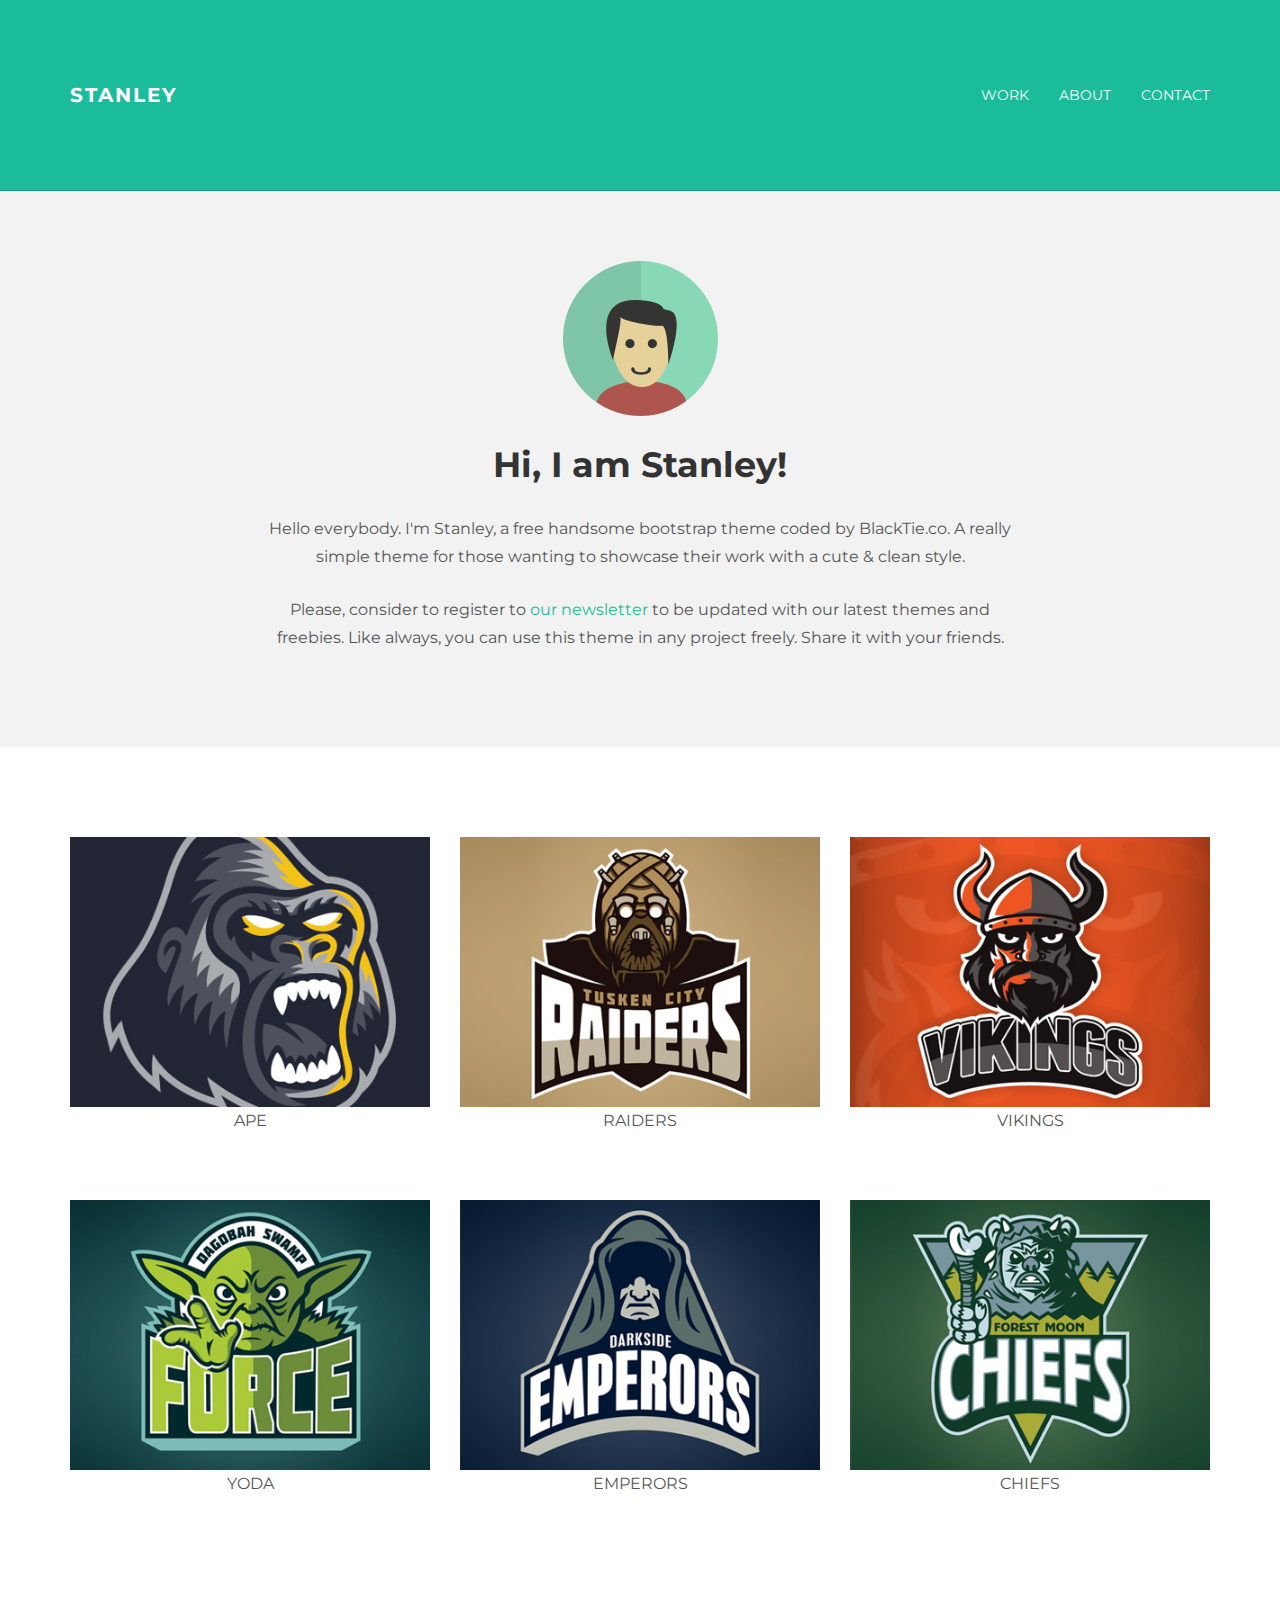
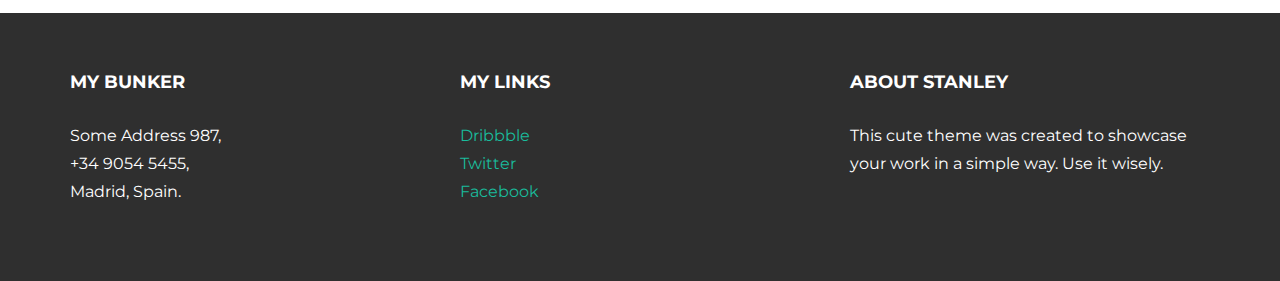
==== index.html @ e36523f8 "Initial commit" ====
<!DOCTYPE html>
<html lang="en">
  <head>
    <meta charset="utf-8" />
    <meta http-equiv="X-UA-Compatible" content="IE=edge" />
    <meta name="viewport" content="width=device-width, initial-scale=1.0" />
    <meta name="description" content="" />
    <meta name="author" content="" />
    <link rel="shortcut icon" href="../../docs-assets/ico/favicon.png" />

    <title>STANLEY - Free Bootstrap Theme</title>

    <!-- Bootstrap core CSS -->
    <link href="assets/css/bootstrap.css" rel="stylesheet" />

    <!-- Custom styles for this template -->
    <link href="assets/css/main.css" rel="stylesheet" />

    <script src="https://code.jquery.com/jquery-1.10.2.min.js"></script>
    <script src="assets/js/hover.zoom.js"></script>
    <script src="assets/js/hover.zoom.conf.js"></script>

    <!-- HTML5 shim and Respond.js IE8 support of HTML5 elements and media queries -->
    <!--[if lt IE 9]>
      <script src="https://oss.maxcdn.com/libs/html5shiv/3.7.0/html5shiv.js"></script>
      <script src="https://oss.maxcdn.com/libs/respond.js/1.3.0/respond.min.js"></script>
    <![endif]-->
  </head>

  <body>
    <!-- Static navbar -->
    <div class="navbar navbar-inverse navbar-static-top">
      <div class="container">
        <div class="navbar-header">
          <button
            type="button"
            class="navbar-toggle"
            data-toggle="collapse"
            data-target=".navbar-collapse"
          >
            <span class="icon-bar"></span>
            <span class="icon-bar"></span>
            <span class="icon-bar"></span>
          </button>
          <a class="navbar-brand" href="index.html">STANLEY</a>
        </div>
        <div class="navbar-collapse collapse">
          <ul class="nav navbar-nav navbar-right">
            <li><a href="work.html">Work</a></li>
            <li><a href="about.html">About</a></li>
            <li><a href="contact.html">Contact</a></li>
          </ul>
        </div>
        <!--/.nav-collapse -->
      </div>
    </div>

    <!-- +++++ Welcome Section +++++ -->
    <div id="ww">
      <div class="container">
        <div class="row">
          <div class="col-lg-8 col-lg-offset-2 centered">
            <img src="assets/img/user.png" alt="Stanley" />
            <h1>Hi, I am Stanley!</h1>
            <p>
              Hello everybody. I'm Stanley, a free handsome bootstrap theme
              coded by BlackTie.co. A really simple theme for those wanting to
              showcase their work with a cute & clean style.
            </p>
            <p>
              Please, consider to register to
              <a href="http://eepurl.com/IcgkX">our newsletter</a> to be updated
              with our latest themes and freebies. Like always, you can use this
              theme in any project freely. Share it with your friends.
            </p>
          </div>
          <!-- /col-lg-8 -->
        </div>
        <!-- /row -->
      </div>
      <!-- /container -->
    </div>
    <!-- /ww -->

    <!-- +++++ Projects Section +++++ -->

    <div class="container pt">
      <div class="row mt centered">
        <div class="col-lg-4">
          <a class="zoom green" href="work01.html"
            ><img
              class="img-responsive"
              src="assets/img/portfolio/port01.jpg"
              alt=""
          /></a>
          <p>APE</p>
        </div>
        <div class="col-lg-4">
          <a class="zoom green" href="work01.html"
            ><img
              class="img-responsive"
              src="assets/img/portfolio/port02.jpg"
              alt=""
          /></a>
          <p>RAIDERS</p>
        </div>
        <div class="col-lg-4">
          <a class="zoom green" href="work01.html"
            ><img
              class="img-responsive"
              src="assets/img/portfolio/port03.jpg"
              alt=""
          /></a>
          <p>VIKINGS</p>
        </div>
      </div>
      <!-- /row -->
      <div class="row mt centered">
        <div class="col-lg-4">
          <a class="zoom green" href="work01.html"
            ><img
              class="img-responsive"
              src="assets/img/portfolio/port04.jpg"
              alt=""
          /></a>
          <p>YODA</p>
        </div>
        <div class="col-lg-4">
          <a class="zoom green" href="work01.html"
            ><img
              class="img-responsive"
              src="assets/img/portfolio/port05.jpg"
              alt=""
          /></a>
          <p>EMPERORS</p>
        </div>
        <div class="col-lg-4">
          <a class="zoom green" href="work01.html"
            ><img
              class="img-responsive"
              src="assets/img/portfolio/port06.jpg"
              alt=""
          /></a>
          <p>CHIEFS</p>
        </div>
      </div>
      <!-- /row -->
    </div>
    <!-- /container -->

    <!-- +++++ Footer Section +++++ -->

    <div id="footer">
      <div class="container">
        <div class="row">
          <div class="col-lg-4">
            <h4>My Bunker</h4>
            <p>
              Some Address 987,<br />
              +34 9054 5455, <br />
              Madrid, Spain.
            </p>
          </div>
          <!-- /col-lg-4 -->

          <div class="col-lg-4">
            <h4>My Links</h4>
            <p>
              <a href="#">Dribbble</a><br />
              <a href="#">Twitter</a><br />
              <a href="#">Facebook</a>
            </p>
          </div>
          <!-- /col-lg-4 -->

          <div class="col-lg-4">
            <h4>About Stanley</h4>
            <p>
              This cute theme was created to showcase your work in a simple way.
              Use it wisely.
            </p>
          </div>
          <!-- /col-lg-4 -->
        </div>
      </div>
    </div>

    <!-- Bootstrap core JavaScript
    ================================================== -->
    <!-- Placed at the end of the document so the pages load faster -->
    <script src="assets/js/bootstrap.min.js"></script>
  </body>
</html>
---- assets/css/main.css ----
/*
 * Author: Carlos Alvarez
 * URL: http://alvarez.is
 *
 * Project Name: STANLEY - Free Bootstrap 3 Theme
 * Version: 1.0
 * URL: http://blacktie.co
 */

@import url(http://fonts.googleapis.com/css?family=Montserrat:400,700);

body {
  	background-color: #ffffff;
  	font-family: 'Montserrat', sans-serif;
    font-weight: 400;
    font-size: 14px;
    color: #555;

    -webkit-font-smoothing: antialiased;
    -webkit-overflow-scrolling: touch;
}

/* Titles */
h1, h2, h3, h4, h5, h6 {
	font-family: 'Montserrat', sans-serif;
    font-weight: 700;
    color: #333;
}

h1 {
	font-size: 35px;
	margin-top: 30px;
	margin-bottom: 30px;
}



/* Paragraph & Typographic */
p {
    line-height: 28px;
    margin-bottom: 25px;
    font-size: 16px;
}

.centered {
    text-align: center;
}

/* Links */
a {
    color: #1abc9c;
    word-wrap: break-word;

    -webkit-transition: color 0.1s ease-in, background 0.1s ease-in;
    -moz-transition: color 0.1s ease-in, background 0.1s ease-in;
    -ms-transition: color 0.1s ease-in, background 0.1s ease-in;
    -o-transition: color 0.1s ease-in, background 0.1s ease-in;
    transition: color 0.1s ease-in, background 0.1s ease-in;
}

a:hover,
a:focus {
    color: #7b7b7b;
    text-decoration: none;
    outline: 0;
}

a:before,
a:after {
    -webkit-transition: color 0.1s ease-in, background 0.1s ease-in;
    -moz-transition: color 0.1s ease-in, background 0.1s ease-in;
    -ms-transition: color 0.1s ease-in, background 0.1s ease-in;
    -o-transition: color 0.1s ease-in, background 0.1s ease-in;
    transition: color 0.1s ease-in, background 0.1s ease-in;
}

 hr {
    display: block;
    height: 1px;
    border: 0;
    border-top: 1px solid #ccc;
    margin: 1em 0;
    padding: 0;
}


.navbar {
	text-transform: uppercase;
	margin-bottom: 0px;
}

.navbar-inverse {
	padding-bottom: 70px;
	padding-top: 70px;
}

.navbar-inverse {
	background-color: #1abc9c;
	border-color: #16a085;
}

.navbar-inverse .navbar-nav > li > a {
	color: white;
}

.navbar-inverse .navbar-nav > li > a:hover {
	color: #222222;
}

.navbar-brand {
	font-weight: 700;
	font-size: 20px;
	letter-spacing: 2px;
}

.navbar-inverse .navbar-brand {
	color: white;
}

.navbar-inverse .navbar-toggle {
	border-color: transparent;
}

.progress-bar-theme {
  background-color: #1abc9c;
}


/* Helpers */

.mt {
	margin-top: 40px;
	margin-bottom: 40px;
}

.pt {
	padding-top: 50px;
	padding-bottom: 50px;
}


/* +++++ WRAP SECTIONS +++++ */

#ww {
	padding-top: 70px;
	padding-bottom: 70px;
	background-color: #f2f2f2;
}


#footer {
	background-color: #2f2f2f;
	padding-top: 50px;
	padding-bottom: 50px; 
}

#footer p {
	color: white;
}

#footer h4 {
	color: white;
	text-transform: uppercase;
	padding-bottom: 20px;
}


/* +++++ Color Wraps / Blog Page +++++ */

#grey {
	padding-top: 60px;
	padding-bottom: 60px;
	background-color: #f2f2f2;
}

#white {
	padding-top: 60px;
	padding-bottom: 60px;
	background-color: #ffffff;
}



/* Blog Date*/
bd {
	font-size: 12px;
	text-transform: uppercase;
	color: #d2d2d2;
	font-weight: 700;
}

/* Blog Author*/
ba {
	font-size: 12px;
	text-transform: uppercase;
}

/* Blog Quote */
.bq {
	font-size: 22px;
	padding-top: 30px;
}

/* Blog Tags */
bt {
	font-size: 12px;
}

/* ================== PORTFOLIO IMAGES HOVER EFFECT ================== */
/* Effects also are controled by hover.zoom.js */
.zoom { 
    display:block; 
    position:relative; 
    overflow:hidden; 
    background:transparent url(../img/loader.gif) no-repeat center;
}


    .zoomOverlay {
        position:absolute;
        top:0; left:0;
        bottom:0; right:0;
        display:none;
        background-image:url(../img/zoom.png);
        background-repeat:no-repeat;
        background-position:center;
    }

.zoom2 {
	opacity: 1;
}

.zoom2:hover {
	opacity: 0.5;
}

/* glyphicon Configuration */

.glyphicon {
	font-size: 40px;
	color: #1abc9c;
}
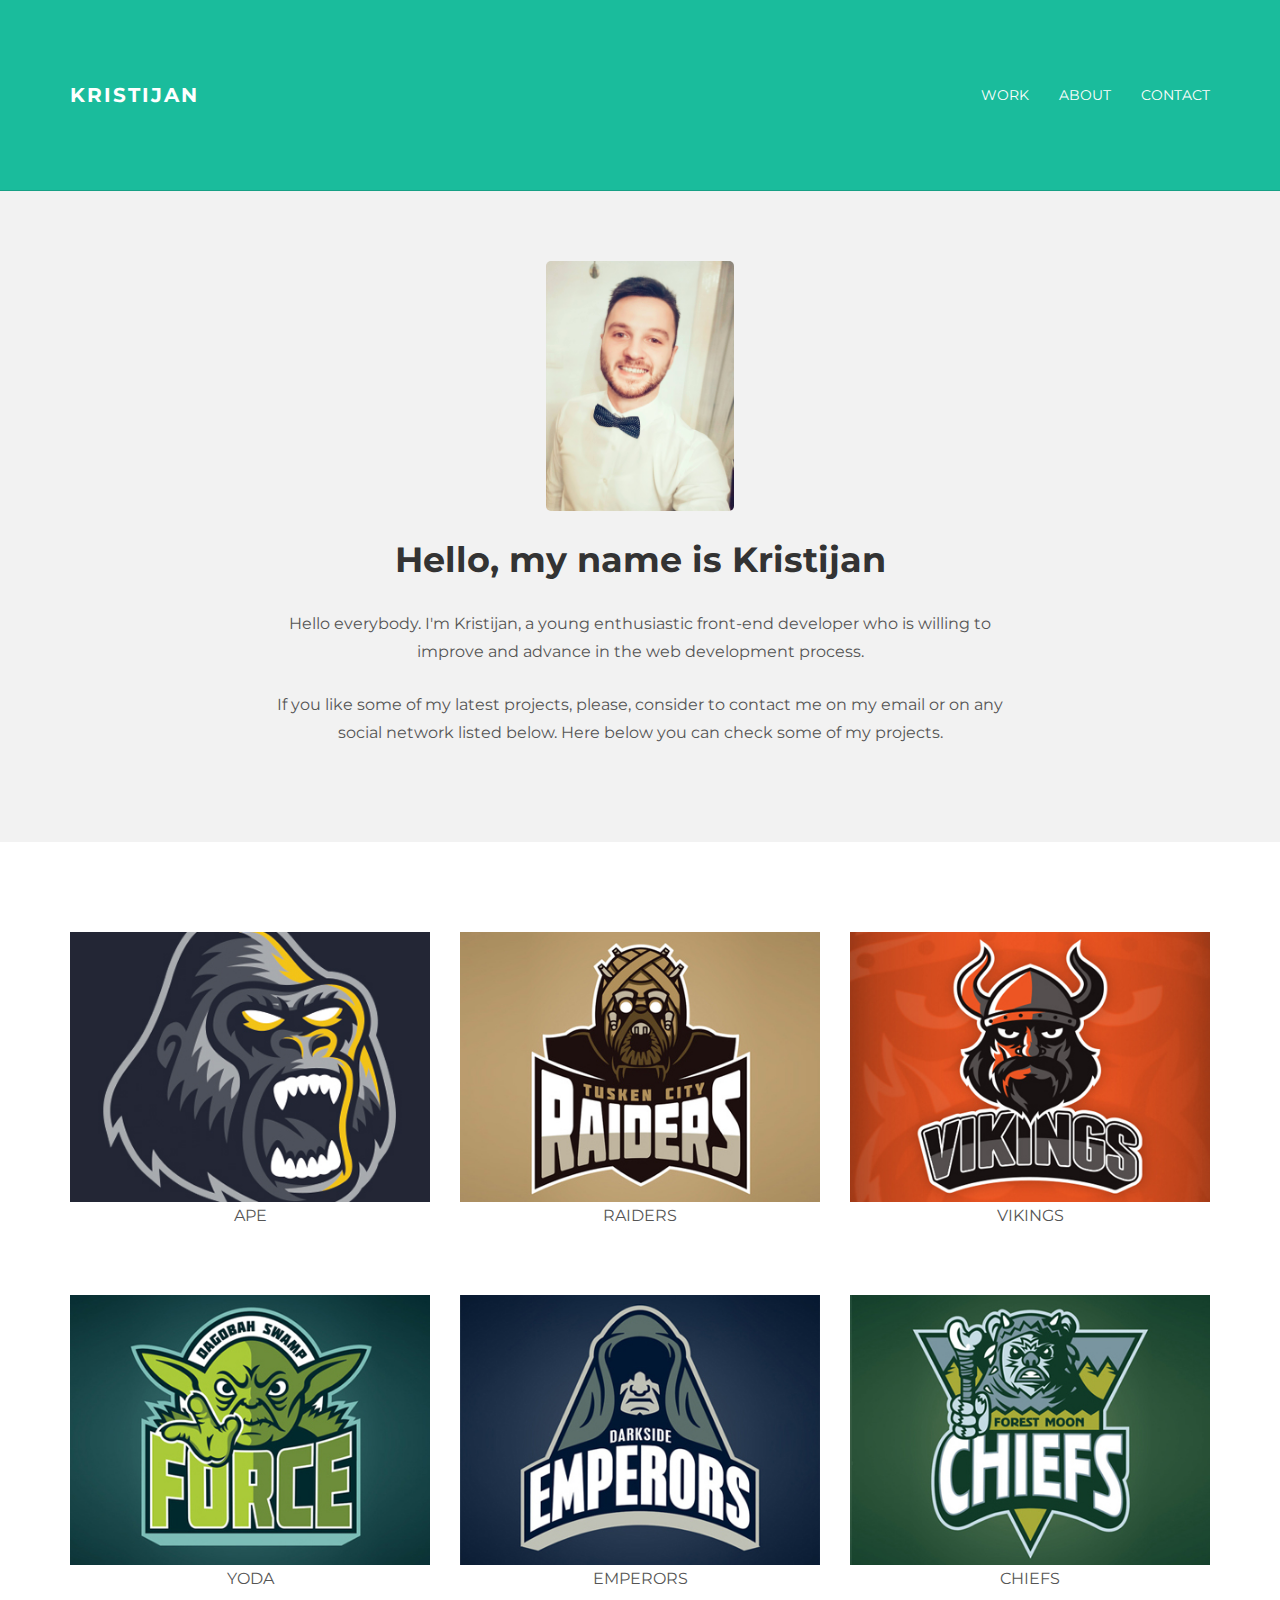
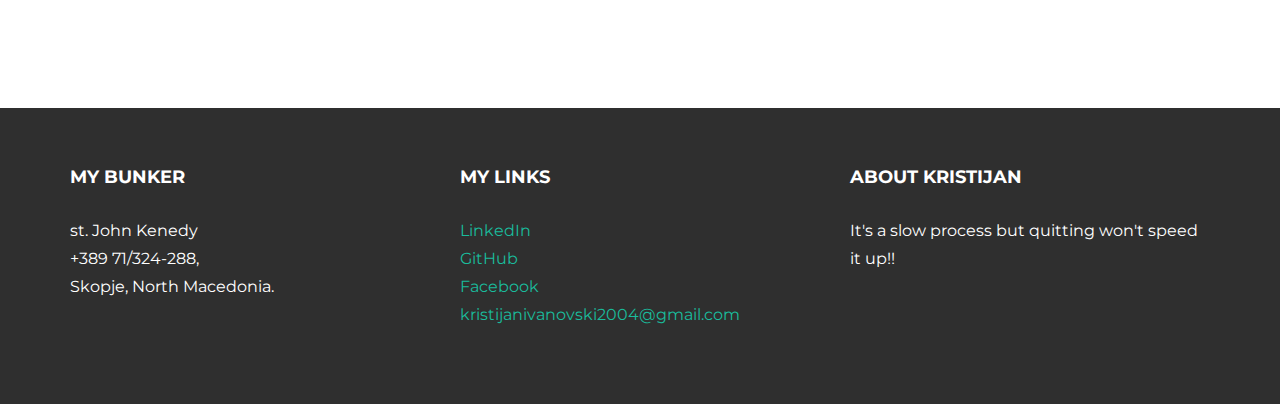
==== commit bd7da950: "work1 changes" ====
--- a/index.html
+++ b/index.html
@@ -42,7 +42,7 @@
             <span class="icon-bar"></span>
             <span class="icon-bar"></span>
           </button>
-          <a class="navbar-brand" href="index.html">STANLEY</a>
+          <a class="navbar-brand" href="index.html">KRISTIJAN</a>
         </div>
         <div class="navbar-collapse collapse">
           <ul class="nav navbar-nav navbar-right">
@@ -60,18 +60,17 @@
       <div class="container">
         <div class="row">
           <div class="col-lg-8 col-lg-offset-2 centered">
-            <img src="assets/img/user.png" alt="Stanley" />
-            <h1>Hi, I am Stanley!</h1>
+            <img src="assets/img/Kiko.jpg" class="profilePic" alt="Stanley" />
+            <h1>Hello, my name is Kristijan</h1>
             <p>
-              Hello everybody. I'm Stanley, a free handsome bootstrap theme
-              coded by BlackTie.co. A really simple theme for those wanting to
-              showcase their work with a cute & clean style.
+              Hello everybody. I'm Kristijan, a young enthusiastic front-end
+              developer who is willing to improve and advance in the web
+              development process.
             </p>
             <p>
-              Please, consider to register to
-              <a href="http://eepurl.com/IcgkX">our newsletter</a> to be updated
-              with our latest themes and freebies. Like always, you can use this
-              theme in any project freely. Share it with your friends.
+              If you like some of my latest projects, please, consider to
+              contact me on my email or on any social network listed below. Here
+              below you can check some of my projects.
             </p>
           </div>
           <!-- /col-lg-8 -->
@@ -156,9 +155,9 @@
           <div class="col-lg-4">
             <h4>My Bunker</h4>
             <p>
-              Some Address 987,<br />
-              +34 9054 5455, <br />
-              Madrid, Spain.
+              st. John Kenedy<br />
+              +389 71/324-288, <br />
+              Skopje, North Macedonia.
             </p>
           </div>
           <!-- /col-lg-4 -->
@@ -166,19 +165,24 @@
           <div class="col-lg-4">
             <h4>My Links</h4>
             <p>
-              <a href="#">Dribbble</a><br />
-              <a href="#">Twitter</a><br />
-              <a href="#">Facebook</a>
+              <a
+                href="https://www.linkedin.com/in/kristijan-ivanovski-89737b199/"
+                >LinkedIn</a
+              ><br />
+              <a href="https://github.com/kristijan2004">GitHub</a><br />
+              <a href="https://www.facebook.com/KristijanIvanovski1994"
+                >Facebook</a
+              >
+              <a href="https://www.google.com/gmail"
+                >kristijanivanovski2004@gmail.com</a
+              >
             </p>
           </div>
           <!-- /col-lg-4 -->
 
           <div class="col-lg-4">
-            <h4>About Stanley</h4>
-            <p>
-              This cute theme was created to showcase your work in a simple way.
-              Use it wisely.
-            </p>
+            <h4>About Kristijan</h4>
+            <p>It's a slow process but quitting won't speed it up!!</p>
           </div>
           <!-- /col-lg-4 -->
         </div>
--- a/assets/css/main.css
+++ b/assets/css/main.css
@@ -10,233 +10,234 @@
 @import url(http://fonts.googleapis.com/css?family=Montserrat:400,700);
 
 body {
-  	background-color: #ffffff;
-  	font-family: 'Montserrat', sans-serif;
-    font-weight: 400;
-    font-size: 14px;
-    color: #555;
-
-    -webkit-font-smoothing: antialiased;
-    -webkit-overflow-scrolling: touch;
+  background-color: #ffffff;
+  font-family: "Montserrat", sans-serif;
+  font-weight: 400;
+  font-size: 14px;
+  color: #555;
+
+  -webkit-font-smoothing: antialiased;
+  -webkit-overflow-scrolling: touch;
 }
 
 /* Titles */
-h1, h2, h3, h4, h5, h6 {
-	font-family: 'Montserrat', sans-serif;
-    font-weight: 700;
-    color: #333;
+h1,
+h2,
+h3,
+h4,
+h5,
+h6 {
+  font-family: "Montserrat", sans-serif;
+  font-weight: 700;
+  color: #333;
 }
 
 h1 {
-	font-size: 35px;
-	margin-top: 30px;
-	margin-bottom: 30px;
-}
-
-
+  font-size: 35px;
+  margin-top: 30px;
+  margin-bottom: 30px;
+}
 
 /* Paragraph & Typographic */
 p {
-    line-height: 28px;
-    margin-bottom: 25px;
-    font-size: 16px;
+  line-height: 28px;
+  margin-bottom: 25px;
+  font-size: 16px;
 }
 
 .centered {
-    text-align: center;
+  text-align: center;
 }
 
 /* Links */
 a {
-    color: #1abc9c;
-    word-wrap: break-word;
-
-    -webkit-transition: color 0.1s ease-in, background 0.1s ease-in;
-    -moz-transition: color 0.1s ease-in, background 0.1s ease-in;
-    -ms-transition: color 0.1s ease-in, background 0.1s ease-in;
-    -o-transition: color 0.1s ease-in, background 0.1s ease-in;
-    transition: color 0.1s ease-in, background 0.1s ease-in;
+  color: #1abc9c;
+  word-wrap: break-word;
+
+  -webkit-transition: color 0.1s ease-in, background 0.1s ease-in;
+  -moz-transition: color 0.1s ease-in, background 0.1s ease-in;
+  -ms-transition: color 0.1s ease-in, background 0.1s ease-in;
+  -o-transition: color 0.1s ease-in, background 0.1s ease-in;
+  transition: color 0.1s ease-in, background 0.1s ease-in;
 }
 
 a:hover,
 a:focus {
-    color: #7b7b7b;
-    text-decoration: none;
-    outline: 0;
+  color: #7b7b7b;
+  text-decoration: none;
+  outline: 0;
 }
 
 a:before,
 a:after {
-    -webkit-transition: color 0.1s ease-in, background 0.1s ease-in;
-    -moz-transition: color 0.1s ease-in, background 0.1s ease-in;
-    -ms-transition: color 0.1s ease-in, background 0.1s ease-in;
-    -o-transition: color 0.1s ease-in, background 0.1s ease-in;
-    transition: color 0.1s ease-in, background 0.1s ease-in;
-}
-
- hr {
-    display: block;
-    height: 1px;
-    border: 0;
-    border-top: 1px solid #ccc;
-    margin: 1em 0;
-    padding: 0;
-}
-
+  -webkit-transition: color 0.1s ease-in, background 0.1s ease-in;
+  -moz-transition: color 0.1s ease-in, background 0.1s ease-in;
+  -ms-transition: color 0.1s ease-in, background 0.1s ease-in;
+  -o-transition: color 0.1s ease-in, background 0.1s ease-in;
+  transition: color 0.1s ease-in, background 0.1s ease-in;
+}
+
+hr {
+  display: block;
+  height: 1px;
+  border: 0;
+  border-top: 1px solid #ccc;
+  margin: 1em 0;
+  padding: 0;
+}
 
 .navbar {
-	text-transform: uppercase;
-	margin-bottom: 0px;
+  text-transform: uppercase;
+  margin-bottom: 0px;
 }
 
 .navbar-inverse {
-	padding-bottom: 70px;
-	padding-top: 70px;
+  padding-bottom: 70px;
+  padding-top: 70px;
 }
 
 .navbar-inverse {
-	background-color: #1abc9c;
-	border-color: #16a085;
+  background-color: #1abc9c;
+  border-color: #16a085;
 }
 
 .navbar-inverse .navbar-nav > li > a {
-	color: white;
+  color: white;
 }
 
 .navbar-inverse .navbar-nav > li > a:hover {
-	color: #222222;
+  color: #222222;
 }
 
 .navbar-brand {
-	font-weight: 700;
-	font-size: 20px;
-	letter-spacing: 2px;
+  font-weight: 700;
+  font-size: 20px;
+  letter-spacing: 2px;
 }
 
 .navbar-inverse .navbar-brand {
-	color: white;
+  color: white;
 }
 
 .navbar-inverse .navbar-toggle {
-	border-color: transparent;
+  border-color: transparent;
 }
 
 .progress-bar-theme {
   background-color: #1abc9c;
 }
 
-
 /* Helpers */
 
 .mt {
-	margin-top: 40px;
-	margin-bottom: 40px;
+  margin-top: 40px;
+  margin-bottom: 40px;
 }
 
 .pt {
-	padding-top: 50px;
-	padding-bottom: 50px;
-}
-
+  padding-top: 50px;
+  padding-bottom: 50px;
+}
 
 /* +++++ WRAP SECTIONS +++++ */
 
 #ww {
-	padding-top: 70px;
-	padding-bottom: 70px;
-	background-color: #f2f2f2;
-}
-
+  padding-top: 70px;
+  padding-bottom: 70px;
+  background-color: #f2f2f2;
+}
 
 #footer {
-	background-color: #2f2f2f;
-	padding-top: 50px;
-	padding-bottom: 50px; 
+  background-color: #2f2f2f;
+  padding-top: 50px;
+  padding-bottom: 50px;
 }
 
 #footer p {
-	color: white;
+  color: white;
 }
 
 #footer h4 {
-	color: white;
-	text-transform: uppercase;
-	padding-bottom: 20px;
-}
-
+  color: white;
+  text-transform: uppercase;
+  padding-bottom: 20px;
+}
 
 /* +++++ Color Wraps / Blog Page +++++ */
 
 #grey {
-	padding-top: 60px;
-	padding-bottom: 60px;
-	background-color: #f2f2f2;
+  padding-top: 60px;
+  padding-bottom: 60px;
+  background-color: #f2f2f2;
 }
 
 #white {
-	padding-top: 60px;
-	padding-bottom: 60px;
-	background-color: #ffffff;
-}
-
-
+  padding-top: 60px;
+  padding-bottom: 60px;
+  background-color: #ffffff;
+}
 
 /* Blog Date*/
 bd {
-	font-size: 12px;
-	text-transform: uppercase;
-	color: #d2d2d2;
-	font-weight: 700;
+  font-size: 12px;
+  text-transform: uppercase;
+  color: #d2d2d2;
+  font-weight: 700;
 }
 
 /* Blog Author*/
 ba {
-	font-size: 12px;
-	text-transform: uppercase;
+  font-size: 12px;
+  text-transform: uppercase;
 }
 
 /* Blog Quote */
 .bq {
-	font-size: 22px;
-	padding-top: 30px;
+  font-size: 22px;
+  padding-top: 30px;
 }
 
 /* Blog Tags */
 bt {
-	font-size: 12px;
+  font-size: 12px;
 }
 
 /* ================== PORTFOLIO IMAGES HOVER EFFECT ================== */
 /* Effects also are controled by hover.zoom.js */
-.zoom { 
-    display:block; 
-    position:relative; 
-    overflow:hidden; 
-    background:transparent url(../img/loader.gif) no-repeat center;
-}
-
-
-    .zoomOverlay {
-        position:absolute;
-        top:0; left:0;
-        bottom:0; right:0;
-        display:none;
-        background-image:url(../img/zoom.png);
-        background-repeat:no-repeat;
-        background-position:center;
-    }
+.zoom {
+  display: block;
+  position: relative;
+  overflow: hidden;
+  background: transparent url(../img/loader.gif) no-repeat center;
+}
+
+.zoomOverlay {
+  position: absolute;
+  top: 0;
+  left: 0;
+  bottom: 0;
+  right: 0;
+  display: none;
+  background-image: url(../img/zoom.png);
+  background-repeat: no-repeat;
+  background-position: center;
+}
 
 .zoom2 {
-	opacity: 1;
+  opacity: 1;
 }
 
 .zoom2:hover {
-	opacity: 0.5;
+  opacity: 0.5;
 }
 
 /* glyphicon Configuration */
 
 .glyphicon {
-	font-size: 40px;
-	color: #1abc9c;
-}+  font-size: 40px;
+  color: #1abc9c;
+}
+.profilePic {
+  width: 25%;
+  border-radius: 5px;
+}
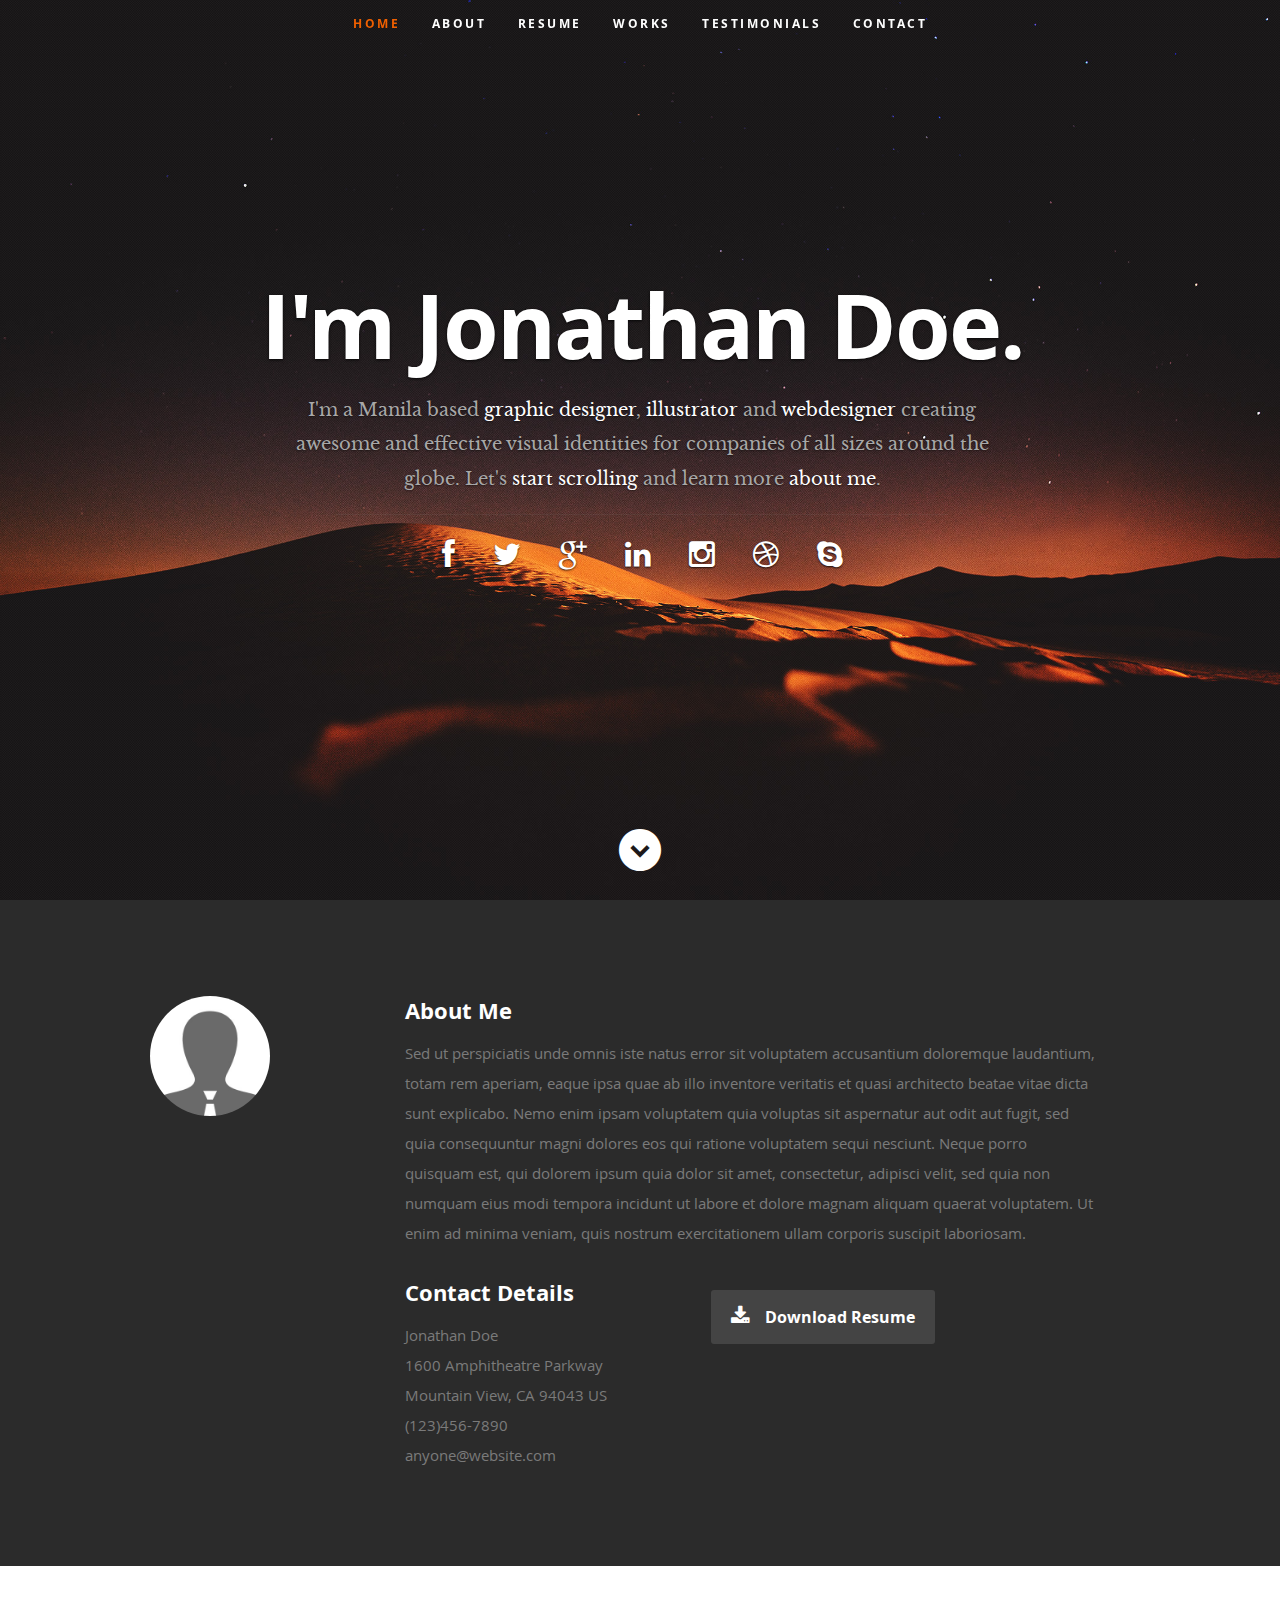
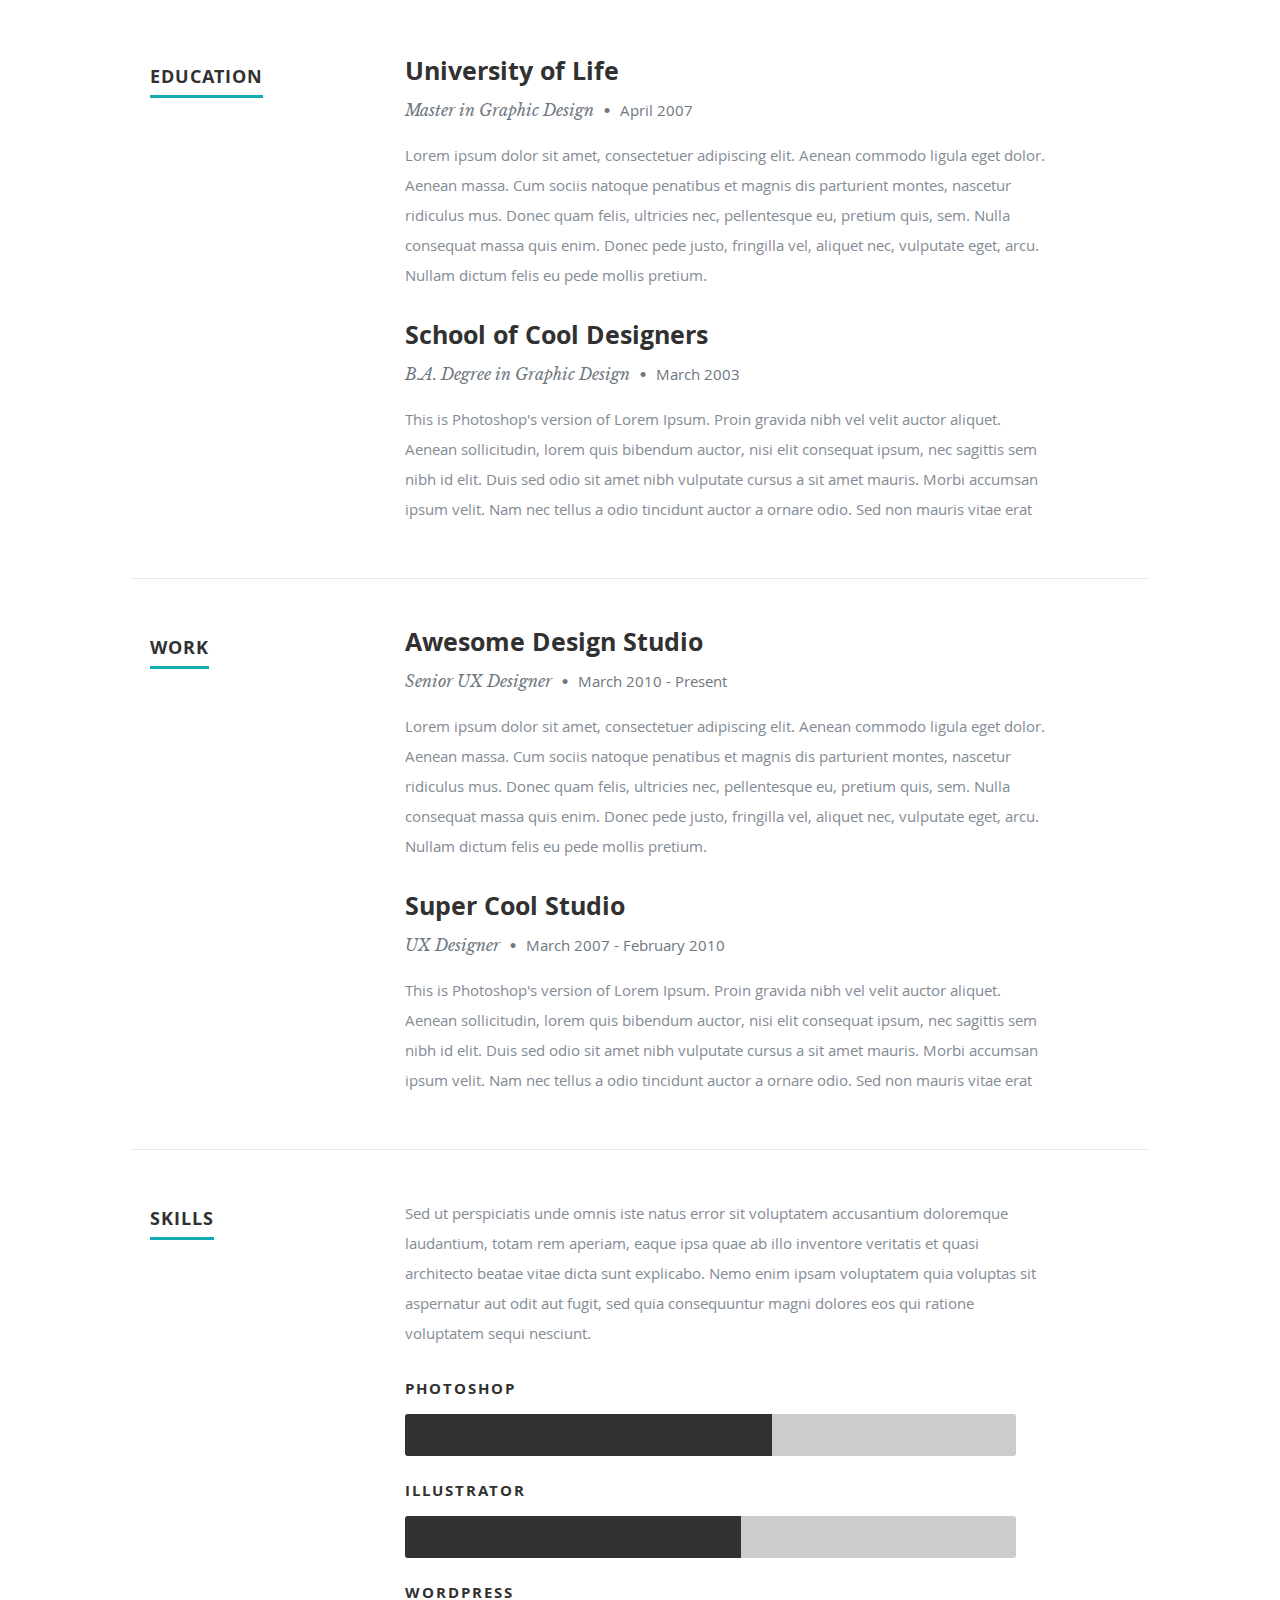
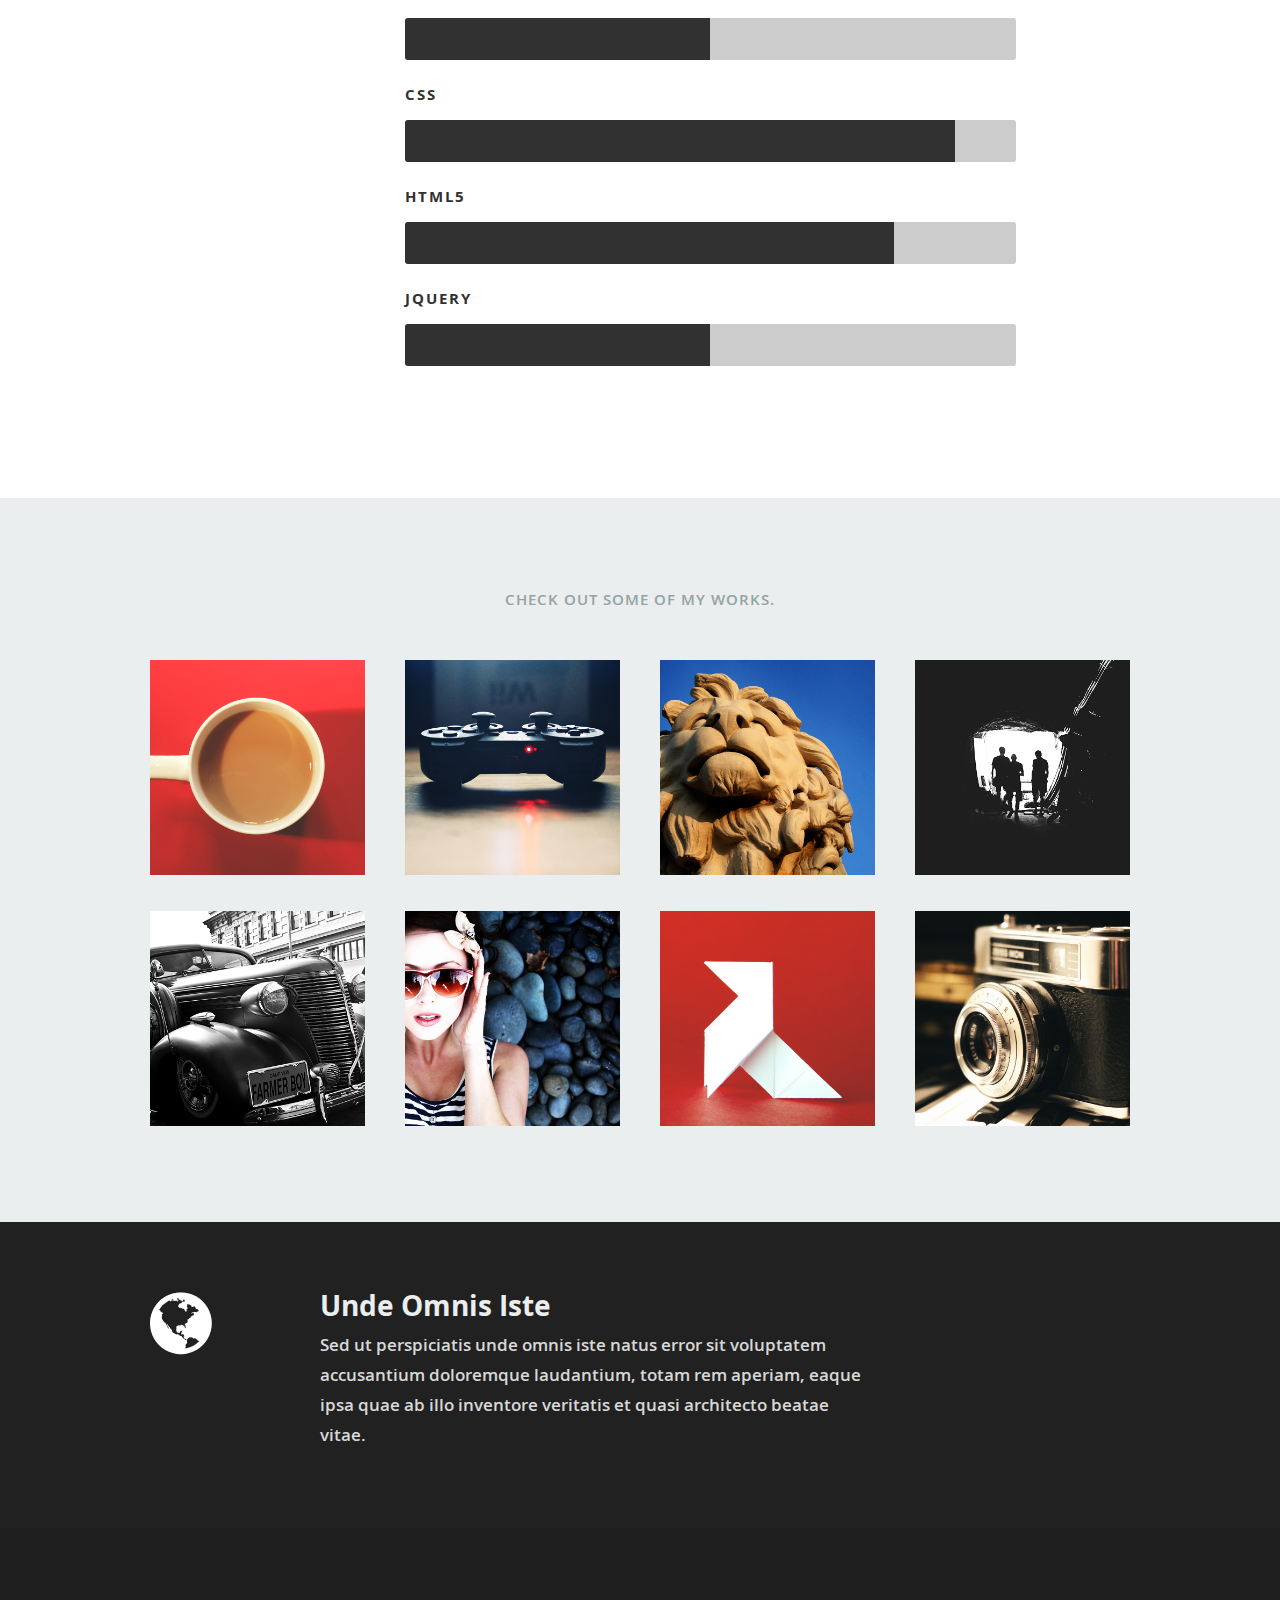
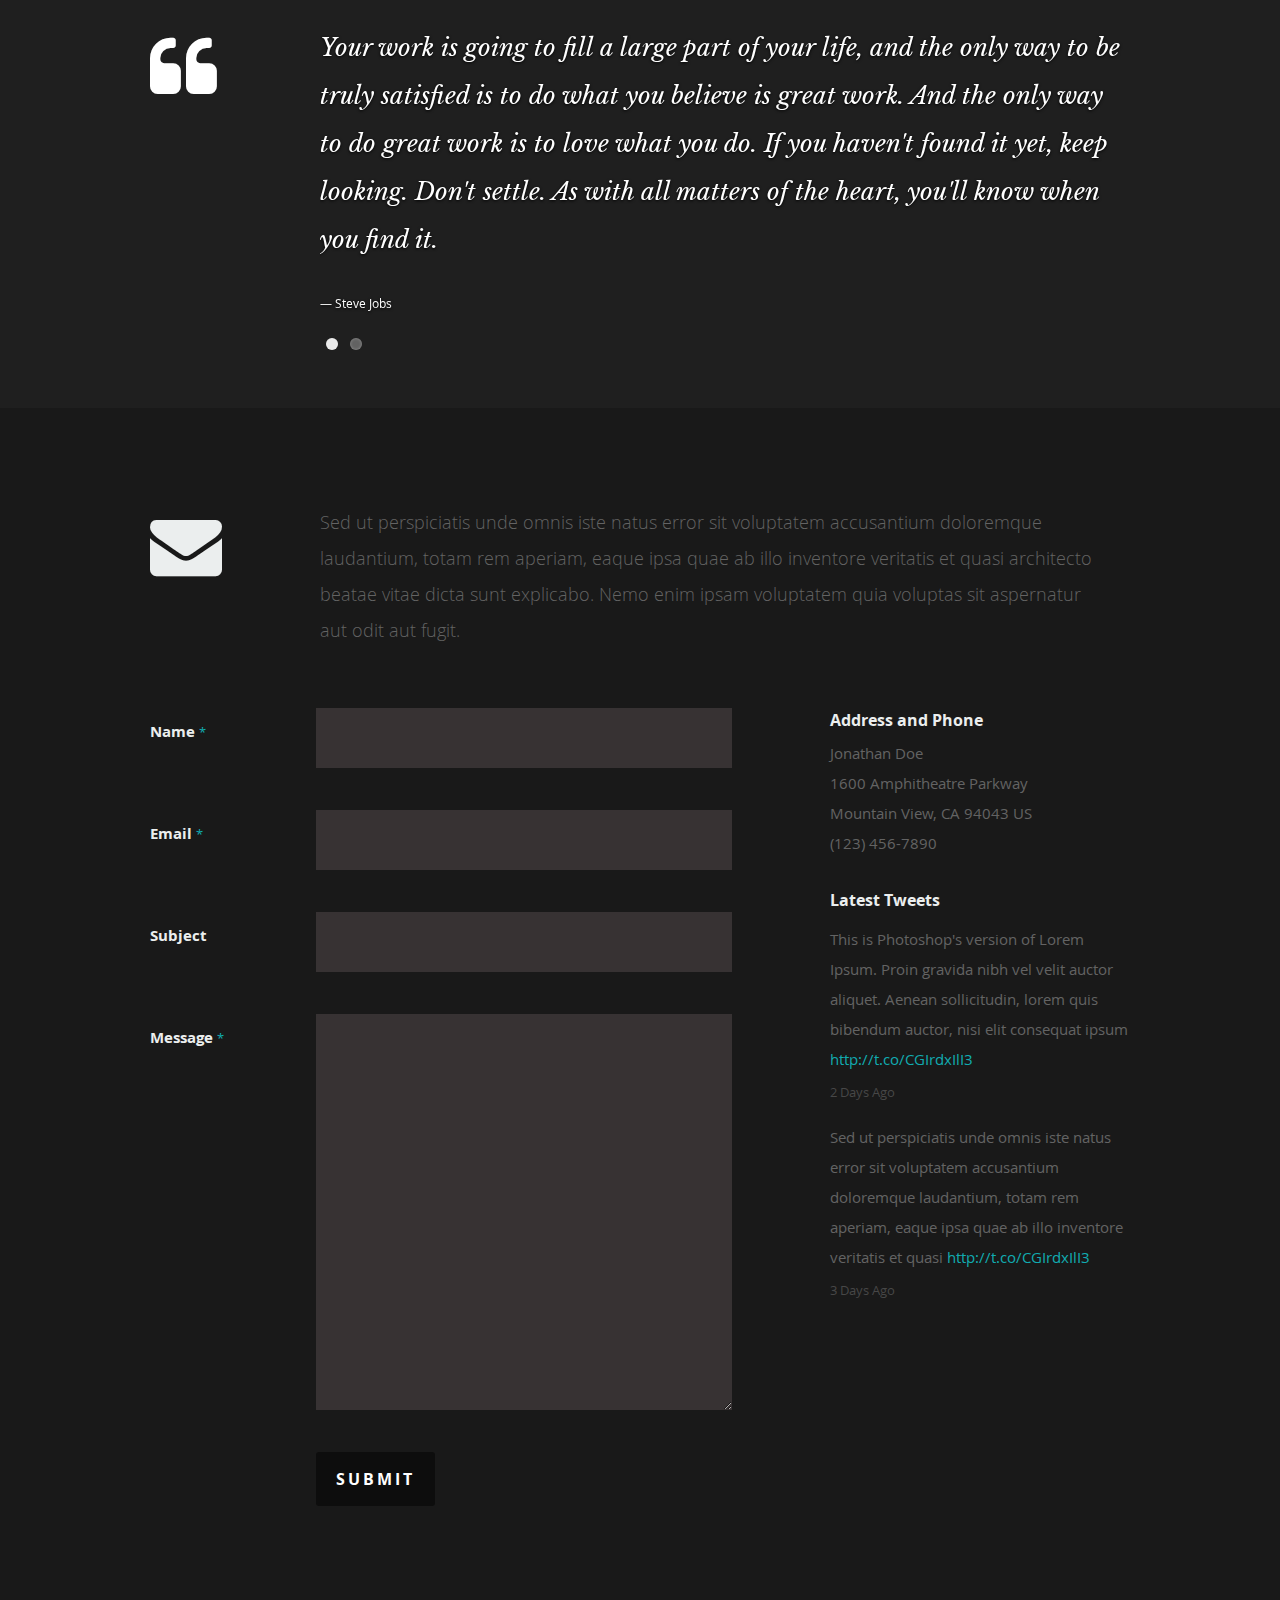
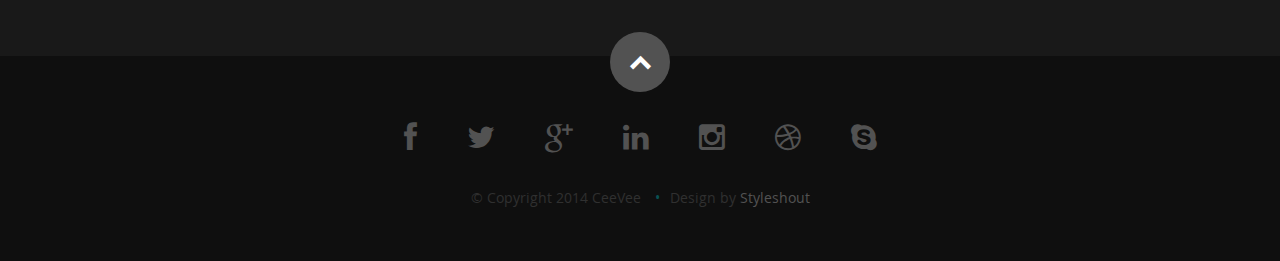
==== commit 23cecff8: "INITIAL COMMIT" ====
--- a/index.html
+++ b/index.html
@@ -1,197 +1,825 @@
 <!DOCTYPE html>
-<html lang="en">
-  <head>
-    <meta charset="utf-8" />
-    <meta http-equiv="X-UA-Compatible" content="IE=edge" />
-    <meta name="viewport" content="width=device-width, initial-scale=1.0" />
-    <meta name="description" content="" />
-    <meta name="author" content="" />
-    <link rel="shortcut icon" href="../../docs-assets/ico/favicon.png" />
-
-    <title>STANLEY - Free Bootstrap Theme</title>
-
-    <!-- Bootstrap core CSS -->
-    <link href="assets/css/bootstrap.css" rel="stylesheet" />
-
-    <!-- Custom styles for this template -->
-    <link href="assets/css/main.css" rel="stylesheet" />
-
-    <script src="https://code.jquery.com/jquery-1.10.2.min.js"></script>
-    <script src="assets/js/hover.zoom.js"></script>
-    <script src="assets/js/hover.zoom.conf.js"></script>
-
-    <!-- HTML5 shim and Respond.js IE8 support of HTML5 elements and media queries -->
-    <!--[if lt IE 9]>
-      <script src="https://oss.maxcdn.com/libs/html5shiv/3.7.0/html5shiv.js"></script>
-      <script src="https://oss.maxcdn.com/libs/respond.js/1.3.0/respond.min.js"></script>
-    <![endif]-->
-  </head>
-
-  <body>
-    <!-- Static navbar -->
-    <div class="navbar navbar-inverse navbar-static-top">
-      <div class="container">
-        <div class="navbar-header">
-          <button
-            type="button"
-            class="navbar-toggle"
-            data-toggle="collapse"
-            data-target=".navbar-collapse"
-          >
-            <span class="icon-bar"></span>
-            <span class="icon-bar"></span>
-            <span class="icon-bar"></span>
-          </button>
-          <a class="navbar-brand" href="index.html">KRISTIJAN</a>
-        </div>
-        <div class="navbar-collapse collapse">
-          <ul class="nav navbar-nav navbar-right">
-            <li><a href="work.html">Work</a></li>
-            <li><a href="about.html">About</a></li>
-            <li><a href="contact.html">Contact</a></li>
-          </ul>
-        </div>
-        <!--/.nav-collapse -->
+<!--[if lt IE 8 ]><html class="no-js ie ie7" lang="en"> <![endif]-->
+<!--[if IE 8 ]><html class="no-js ie ie8" lang="en"> <![endif]-->
+<!--[if (gte IE 8)|!(IE)]><!--><html class="no-js" lang="en"> <!--<![endif]-->
+<head>
+
+   <!--- Basic Page Needs
+   ================================================== -->
+   <meta charset="utf-8">
+	<title>Ceevee - Free Responsive HTML5/CSS3 Template</title>
+	<meta name="description" content="">
+	<meta name="author" content="">
+
+   <!-- Mobile Specific Metas
+   ================================================== -->
+	<meta name="viewport" content="width=device-width, initial-scale=1, maximum-scale=1">
+
+	<!-- CSS
+    ================================================== -->
+   <link rel="stylesheet" href="css/default.css">
+	<link rel="stylesheet" href="css/layout.css">
+   <link rel="stylesheet" href="css/media-queries.css">
+   <link rel="stylesheet" href="css/magnific-popup.css">
+
+   <!-- Script
+   ================================================== -->
+	<script src="js/modernizr.js"></script>
+
+   <!-- Favicons
+	================================================== -->
+	<link rel="shortcut icon" href="favicon.png" >
+
+</head>
+
+<body>
+
+   <!-- Header
+   ================================================== -->
+   <header id="home">
+
+      <nav id="nav-wrap">
+
+         <a class="mobile-btn" href="#nav-wrap" title="Show navigation">Show navigation</a>
+	      <a class="mobile-btn" href="#" title="Hide navigation">Hide navigation</a>
+
+         <ul id="nav" class="nav">
+            <li class="current"><a class="smoothscroll" href="#home">Home</a></li>
+            <li><a class="smoothscroll" href="#about">About</a></li>
+	         <li><a class="smoothscroll" href="#resume">Resume</a></li>
+            <li><a class="smoothscroll" href="#portfolio">Works</a></li>
+            <li><a class="smoothscroll" href="#testimonials">Testimonials</a></li>
+            <li><a class="smoothscroll" href="#contact">Contact</a></li>
+         </ul> <!-- end #nav -->
+
+      </nav> <!-- end #nav-wrap -->
+
+      <div class="row banner">
+         <div class="banner-text">
+            <h1 class="responsive-headline">I'm Jonathan Doe.</h1>
+            <h3>I'm a Manila based <span>graphic designer</span>, <span>illustrator</span> and <span>webdesigner</span> creating awesome and
+            effective visual identities for companies of all sizes around the globe. Let's <a class="smoothscroll" href="#about">start scrolling</a>
+            and learn more <a class="smoothscroll" href="#about">about me</a>.</h3>
+            <hr />
+            <ul class="social">
+               <li><a href="#"><i class="fa fa-facebook"></i></a></li>
+               <li><a href="#"><i class="fa fa-twitter"></i></a></li>
+               <li><a href="#"><i class="fa fa-google-plus"></i></a></li>
+               <li><a href="#"><i class="fa fa-linkedin"></i></a></li>
+               <li><a href="#"><i class="fa fa-instagram"></i></a></li>
+               <li><a href="#"><i class="fa fa-dribbble"></i></a></li>
+               <li><a href="#"><i class="fa fa-skype"></i></a></li>
+            </ul>
+         </div>
       </div>
-    </div>
-
-    <!-- +++++ Welcome Section +++++ -->
-    <div id="ww">
-      <div class="container">
-        <div class="row">
-          <div class="col-lg-8 col-lg-offset-2 centered">
-            <img src="assets/img/Kiko.jpg" class="profilePic" alt="Stanley" />
-            <h1>Hello, my name is Kristijan</h1>
-            <p>
-              Hello everybody. I'm Kristijan, a young enthusiastic front-end
-              developer who is willing to improve and advance in the web
-              development process.
+
+      <p class="scrolldown">
+         <a class="smoothscroll" href="#about"><i class="icon-down-circle"></i></a>
+      </p>
+
+   </header> <!-- Header End -->
+
+
+   <!-- About Section
+   ================================================== -->
+   <section id="about">
+
+      <div class="row">
+
+         <div class="three columns">
+
+            <img class="profile-pic"  src="images/profilepic.jpg" alt="" />
+
+         </div>
+
+         <div class="nine columns main-col">
+
+            <h2>About Me</h2>
+
+            <p>Sed ut perspiciatis unde omnis iste natus error sit voluptatem accusantium doloremque laudantium, totam rem aperiam,
+            eaque ipsa quae ab illo inventore veritatis et quasi architecto beatae vitae dicta sunt explicabo. Nemo enim ipsam
+            voluptatem quia voluptas sit aspernatur aut odit aut fugit, sed quia consequuntur magni dolores eos qui ratione
+            voluptatem sequi nesciunt. Neque porro quisquam est, qui dolorem ipsum quia dolor sit amet, consectetur, adipisci velit,
+            sed quia non numquam eius modi tempora incidunt ut labore et dolore magnam aliquam quaerat voluptatem.
+            Ut enim ad minima veniam, quis nostrum exercitationem ullam corporis suscipit laboriosam.
             </p>
-            <p>
-              If you like some of my latest projects, please, consider to
-              contact me on my email or on any social network listed below. Here
-              below you can check some of my projects.
+
+            <div class="row">
+
+               <div class="columns contact-details">
+
+                  <h2>Contact Details</h2>
+                  <p class="address">
+						   <span>Jonathan Doe</span><br>
+						   <span>1600 Amphitheatre Parkway<br>
+						         Mountain View, CA 94043 US
+                     </span><br>
+						   <span>(123)456-7890</span><br>
+                     <span>anyone@website.com</span>
+					   </p>
+
+               </div>
+
+               <div class="columns download">
+                  <p>
+                     <a href="#" class="button"><i class="fa fa-download"></i>Download Resume</a>
+                  </p>
+               </div>
+
+            </div> <!-- end row -->
+
+         </div> <!-- end .main-col -->
+
+      </div>
+
+   </section> <!-- About Section End-->
+
+
+   <!-- Resume Section
+   ================================================== -->
+   <section id="resume">
+
+      <!-- Education
+      ----------------------------------------------- -->
+      <div class="row education">
+
+         <div class="three columns header-col">
+            <h1><span>Education</span></h1>
+         </div>
+
+         <div class="nine columns main-col">
+
+            <div class="row item">
+
+               <div class="twelve columns">
+
+                  <h3>University of Life</h3>
+                  <p class="info">Master in Graphic Design <span>&bull;</span> <em class="date">April 2007</em></p>
+
+                  <p>
+                  Lorem ipsum dolor sit amet, consectetuer adipiscing elit. Aenean commodo ligula eget dolor. Aenean massa.
+                  Cum sociis natoque penatibus et magnis dis parturient montes, nascetur ridiculus mus. Donec quam felis,
+                  ultricies nec, pellentesque eu, pretium quis, sem. Nulla consequat massa quis enim.
+                  Donec pede justo, fringilla vel, aliquet nec, vulputate eget, arcu. Nullam dictum felis eu pede mollis pretium.
+                  </p>
+
+               </div>
+
+            </div> <!-- item end -->
+
+            <div class="row item">
+
+               <div class="twelve columns">
+
+                  <h3>School of Cool Designers</h3>
+                  <p class="info">B.A. Degree in Graphic Design <span>&bull;</span> <em class="date">March 2003</em></p>
+
+                  <p>
+                  This is Photoshop's version  of Lorem Ipsum. Proin gravida nibh vel velit auctor aliquet.
+                  Aenean sollicitudin, lorem quis bibendum auctor, nisi elit consequat ipsum, nec sagittis sem
+                  nibh id elit. Duis sed odio sit amet nibh vulputate cursus a sit amet mauris. Morbi accumsan
+                  ipsum velit. Nam nec tellus a odio tincidunt auctor a ornare odio. Sed non  mauris vitae erat
+                  </p>
+
+               </div>
+
+            </div> <!-- item end -->
+
+         </div> <!-- main-col end -->
+
+      </div> <!-- End Education -->
+
+
+      <!-- Work
+      ----------------------------------------------- -->
+      <div class="row work">
+
+         <div class="three columns header-col">
+            <h1><span>Work</span></h1>
+         </div>
+
+         <div class="nine columns main-col">
+
+            <div class="row item">
+
+               <div class="twelve columns">
+
+                  <h3>Awesome Design Studio</h3>
+                  <p class="info">Senior UX Designer <span>&bull;</span> <em class="date">March 2010 - Present</em></p>
+
+                  <p>
+                  Lorem ipsum dolor sit amet, consectetuer adipiscing elit. Aenean commodo ligula eget dolor. Aenean massa.
+                  Cum sociis natoque penatibus et magnis dis parturient montes, nascetur ridiculus mus. Donec quam felis,
+                  ultricies nec, pellentesque eu, pretium quis, sem. Nulla consequat massa quis enim.
+                  Donec pede justo, fringilla vel, aliquet nec, vulputate eget, arcu. Nullam dictum felis eu pede mollis pretium.
+                  </p>
+
+               </div>
+
+            </div> <!-- item end -->
+
+            <div class="row item">
+
+               <div class="twelve columns">
+
+                  <h3>Super Cool Studio</h3>
+                  <p class="info">UX Designer <span>&bull;</span> <em class="date">March 2007 - February 2010</em></p>
+
+                  <p>
+                  This is Photoshop's version  of Lorem Ipsum. Proin gravida nibh vel velit auctor aliquet.
+                  Aenean sollicitudin, lorem quis bibendum auctor, nisi elit consequat ipsum, nec sagittis sem
+                  nibh id elit. Duis sed odio sit amet nibh vulputate cursus a sit amet mauris. Morbi accumsan
+                  ipsum velit. Nam nec tellus a odio tincidunt auctor a ornare odio. Sed non  mauris vitae erat
+                  </p>
+
+               </div>
+
+            </div> <!-- item end -->
+
+         </div> <!-- main-col end -->
+
+      </div> <!-- End Work -->
+
+
+      <!-- Skills
+      ----------------------------------------------- -->
+      <div class="row skill">
+
+         <div class="three columns header-col">
+            <h1><span>Skills</span></h1>
+         </div>
+
+         <div class="nine columns main-col">
+
+            <p>Sed ut perspiciatis unde omnis iste natus error sit voluptatem accusantium doloremque laudantium, totam rem aperiam,
+            eaque ipsa quae ab illo inventore veritatis et quasi architecto beatae vitae dicta sunt explicabo. Nemo enim ipsam
+            voluptatem quia voluptas sit aspernatur aut odit aut fugit, sed quia consequuntur magni dolores eos qui ratione
+            voluptatem sequi nesciunt.
             </p>
-          </div>
-          <!-- /col-lg-8 -->
-        </div>
-        <!-- /row -->
+
+				<div class="bars">
+
+				   <ul class="skills">
+					   <li><span class="bar-expand photoshop"></span><em>Photoshop</em></li>
+                  <li><span class="bar-expand illustrator"></span><em>Illustrator</em></li>
+						<li><span class="bar-expand wordpress"></span><em>Wordpress</em></li>
+						<li><span class="bar-expand css"></span><em>CSS</em></li>
+						<li><span class="bar-expand html5"></span><em>HTML5</em></li>
+                  <li><span class="bar-expand jquery"></span><em>jQuery</em></li>
+					</ul>
+
+				</div><!-- end skill-bars -->
+
+			</div> <!-- main-col end -->
+
+      </div> <!-- End skills -->
+
+   </section> <!-- Resume Section End-->
+
+
+   <!-- Portfolio Section
+   ================================================== -->
+   <section id="portfolio">
+
+      <div class="row">
+
+         <div class="twelve columns collapsed">
+
+            <h1>Check Out Some of My Works.</h1>
+
+            <!-- portfolio-wrapper -->
+            <div id="portfolio-wrapper" class="bgrid-quarters s-bgrid-thirds cf">
+
+          	   <div class="columns portfolio-item">
+                  <div class="item-wrap">
+
+                     <a href="#modal-01" title="">
+                        <img alt="" src="images/portfolio/coffee.jpg">
+                        <div class="overlay">
+                           <div class="portfolio-item-meta">
+          					      <h5>Coffee</h5>
+                              <p>Illustrration</p>
+          					   </div>
+                        </div>
+                        <div class="link-icon"><i class="icon-plus"></i></div>
+                     </a>
+
+                  </div>
+          		</div> <!-- item end -->
+
+               <div class="columns portfolio-item">
+                  <div class="item-wrap">
+
+                     <a href="#modal-02" title="">
+                        <img alt="" src="images/portfolio/console.jpg">
+                        <div class="overlay">
+                           <div class="portfolio-item-meta">
+          					      <h5>Console</h5>
+                              <p>Web Development</p>
+          					   </div>
+                        </div>
+                        <div class="link-icon"><i class="icon-plus"></i></div>
+                     </a>
+
+                  </div>
+          		</div> <!-- item end -->
+
+               <div class="columns portfolio-item">
+                  <div class="item-wrap">
+
+                     <a href="#modal-03" title="">
+                        <img alt="" src="images/portfolio/judah.jpg">
+                        <div class="overlay">
+                           <div class="portfolio-item-meta">
+          					      <h5>Judah</h5>
+                              <p>Webdesign</p>
+          					   </div>
+                        </div>
+                        <div class="link-icon"><i class="icon-plus"></i></div>
+                     </a>
+
+                  </div>
+          		</div> <!-- item end -->
+
+               <div class="columns portfolio-item">
+                  <div class="item-wrap">
+
+                     <a href="#modal-04" title="">
+                        <img alt="" src="images/portfolio/into-the-light.jpg">
+                        <div class="overlay">
+                           <div class="portfolio-item-meta">
+          					      <h5>Into The Light</h5>
+                              <p>Photography</p>
+          					   </div>
+                        </div>
+                        <div class="link-icon"><i class="icon-plus"></i></div>
+                     </a>
+
+                  </div>
+          		</div> <!-- item end -->
+
+               <div class="columns portfolio-item">
+                  <div class="item-wrap">
+
+                     <a href="#modal-05" title="">
+                        <img alt="" src="images/portfolio/farmerboy.jpg">
+                        <div class="overlay">
+                           <div class="portfolio-item-meta">
+          					      <h5>Farmer Boy</h5>
+                              <p>Branding</p>
+          					   </div>
+                        </div>
+                        <div class="link-icon"><i class="icon-plus"></i></div>
+                     </a>
+
+                  </div>
+          		</div> <!-- item end -->
+
+               <div class="columns portfolio-item">
+                  <div class="item-wrap">
+
+                     <a href="#modal-06" title="">
+                        <img alt="" src="images/portfolio/girl.jpg">
+                        <div class="overlay">
+                           <div class="portfolio-item-meta">
+          					      <h5>Girl</h5>
+                              <p>Photography</p>
+          					   </div>
+                        </div>
+                        <div class="link-icon"><i class="icon-plus"></i></div>
+                     </a>
+
+                  </div>
+          		</div> <!-- item end -->
+
+               <div class="columns portfolio-item">
+                  <div class="item-wrap">
+
+                     <a href="#modal-07" title="">
+                        <img alt="" src="images/portfolio/origami.jpg">
+                        <div class="overlay">
+                           <div class="portfolio-item-meta">
+          					      <h5>Origami</h5>
+                              <p>Illustrration</p>
+          					   </div>
+                        </div>
+                        <div class="link-icon"><i class="icon-plus"></i></div>
+                     </a>
+
+                  </div>
+          		</div> <!-- item end -->
+
+               <div class="columns portfolio-item">
+                  <div class="item-wrap">
+
+                     <a href="#modal-08" title="">
+                        <img alt="" src="images/portfolio/retrocam.jpg">
+                        <div class="overlay">
+                           <div class="portfolio-item-meta">
+          					      <h5>Retrocam</h5>
+                              <p>Web Development</p>
+          					   </div>
+                        </div>
+                        <div class="link-icon"><i class="icon-plus"></i></div>
+                     </a>
+
+                  </div>
+          		</div>  <!-- item end -->
+
+            </div> <!-- portfolio-wrapper end -->
+
+         </div> <!-- twelve columns end -->
+
+
+         <!-- Modal Popup
+	      --------------------------------------------------------------- -->
+
+         <div id="modal-01" class="popup-modal mfp-hide">
+
+		      <img class="scale-with-grid" src="images/portfolio/modals/m-coffee.jpg" alt="" />
+
+		      <div class="description-box">
+			      <h4>Coffee Cup</h4>
+			      <p>Proin gravida nibh vel velit auctor aliquet. Aenean sollicitudin, lorem quis bibendum auctor, nisi elit consequat ipsum, nec sagittis sem nibh id elit.</p>
+               <span class="categories"><i class="fa fa-tag"></i>Branding, Webdesign</span>
+		      </div>
+
+            <div class="link-box">
+               <a href="http://www.behance.net" target="_blank">Details</a>
+		         <a class="popup-modal-dismiss">Close</a>
+            </div>
+
+	      </div><!-- modal-01 End -->
+
+         <div id="modal-02" class="popup-modal mfp-hide">
+
+		      <img class="scale-with-grid" src="images/portfolio/modals/m-console.jpg" alt="" />
+
+		      <div class="description-box">
+			      <h4>Console</h4>
+			      <p>Proin gravida nibh vel velit auctor aliquet. Aenean sollicitudin, lorem quis bibendum auctor, nisi elit consequat ipsum, nec sagittis sem nibh id elit.</p>
+               <span class="categories"><i class="fa fa-tag"></i>Branding, Web Development</span>
+		      </div>
+
+            <div class="link-box">
+               <a href="http://www.behance.net" target="_blank">Details</a>
+		         <a class="popup-modal-dismiss">Close</a>
+            </div>
+
+	      </div><!-- modal-02 End -->
+
+         <div id="modal-03" class="popup-modal mfp-hide">
+
+		      <img class="scale-with-grid" src="images/portfolio/modals/m-judah.jpg" alt="" />
+
+		      <div class="description-box">
+			      <h4>Judah</h4>
+			      <p>Proin gravida nibh vel velit auctor aliquet. Aenean sollicitudin, lorem quis bibendum auctor, nisi elit consequat ipsum, nec sagittis sem nibh id elit.</p>
+               <span class="categories"><i class="fa fa-tag"></i>Branding</span>
+		      </div>
+
+            <div class="link-box">
+               <a href="http://www.behance.net" target="_blank">Details</a>
+		         <a class="popup-modal-dismiss">Close</a>
+            </div>
+
+	      </div><!-- modal-03 End -->
+
+         <div id="modal-04" class="popup-modal mfp-hide">
+
+		      <img class="scale-with-grid" src="images/portfolio/modals/m-intothelight.jpg" alt="" />
+
+		      <div class="description-box">
+			      <h4>Into the Light</h4>
+			      <p>Proin gravida nibh vel velit auctor aliquet. Aenean sollicitudin, lorem quis bibendum auctor, nisi elit consequat ipsum, nec sagittis sem nibh id elit.</p>
+               <span class="categories"><i class="fa fa-tag"></i>Photography</span>
+		      </div>
+
+            <div class="link-box">
+               <a href="http://www.behance.net" target="_blank">Details</a>
+		         <a class="popup-modal-dismiss">Close</a>
+            </div>
+
+	      </div><!-- modal-04 End -->
+
+         <div id="modal-05" class="popup-modal mfp-hide">
+
+		      <img class="scale-with-grid" src="images/portfolio/modals/m-farmerboy.jpg" alt="" />
+
+		      <div class="description-box">
+			      <h4>Farmer Boy</h4>
+			      <p>Proin gravida nibh vel velit auctor aliquet. Aenean sollicitudin, lorem quis bibendum auctor, nisi elit consequat ipsum, nec sagittis sem nibh id elit.</p>
+               <span class="categories"><i class="fa fa-tag"></i>Branding, Webdesign</span>
+		      </div>
+
+            <div class="link-box">
+               <a href="http://www.behance.net" target="_blank">Details</a>
+		         <a class="popup-modal-dismiss">Close</a>
+            </div>
+
+	      </div><!-- modal-05 End -->
+
+         <div id="modal-06" class="popup-modal mfp-hide">
+
+		      <img class="scale-with-grid" src="images/portfolio/modals/m-girl.jpg" alt="" />
+
+		      <div class="description-box">
+			      <h4>Girl</h4>
+			      <p>Proin gravida nibh vel velit auctor aliquet. Aenean sollicitudin, lorem quis bibendum auctor, nisi elit consequat ipsum, nec sagittis sem nibh id elit.</p>
+               <span class="categories"><i class="fa fa-tag"></i>Photography</span>
+		      </div>
+
+            <div class="link-box">
+               <a href="http://www.behance.net" target="_blank">Details</a>
+		         <a class="popup-modal-dismiss">Close</a>
+            </div>
+
+	      </div><!-- modal-06 End -->
+
+         <div id="modal-07" class="popup-modal mfp-hide">
+
+		      <img class="scale-with-grid" src="images/portfolio/modals/m-origami.jpg" alt="" />
+
+		      <div class="description-box">
+			      <h4>Origami</h4>
+			      <p>Proin gravida nibh vel velit auctor aliquet. Aenean sollicitudin, lorem quis bibendum auctor, nisi elit consequat ipsum, nec sagittis sem nibh id elit.</p>
+               <span class="categories"><i class="fa fa-tag"></i>Branding, Illustration</span>
+		      </div>
+
+            <div class="link-box">
+               <a href="http://www.behance.net" target="_blank">Details</a>
+		         <a class="popup-modal-dismiss">Close</a>
+            </div>
+
+	      </div><!-- modal-07 End -->
+
+         <div id="modal-08" class="popup-modal mfp-hide">
+
+		      <img class="scale-with-grid" src="images/portfolio/modals/m-retrocam.jpg" alt="" />
+
+		      <div class="description-box">
+			      <h4>Retrocam</h4>
+			      <p>Proin gravida nibh vel velit auctor aliquet. Aenean sollicitudin, lorem quis bibendum auctor, nisi elit consequat ipsum, nec sagittis sem nibh id elit.</p>
+               <span class="categories"><i class="fa fa-tag"></i>Webdesign, Photography</span>
+		      </div>
+
+            <div class="link-box">
+               <a href="http://www.behance.net" target="_blank">Details</a>
+		         <a class="popup-modal-dismiss">Close</a>
+            </div>
+
+	      </div><!-- modal-01 End -->
+
+
+      </div> <!-- row End -->
+
+   </section> <!-- Portfolio Section End-->
+
+
+   <!-- Call-To-Action Section
+   ================================================== -->
+   <section id="call-to-action">
+
+      <div class="row">
+
+         <div class="two columns header-col">
+
+            <h1><span>Get Hosting.</span></h1>
+
+         </div>
+
+         <div class="seven columns">
+
+            <h2><span class="lead">Unde Omnis Iste</span></h2>
+            <p><span class="lead">Sed ut perspiciatis unde omnis iste natus error sit voluptatem accusantium doloremque laudantium, totam rem aperiam,
+            eaque ipsa quae ab illo inventore veritatis et quasi architecto beatae vitae. </span></p>
+
+         </div>
+
+         <div class="three columns action">
+
+
+
+         </div>
+
       </div>
-      <!-- /container -->
-    </div>
-    <!-- /ww -->
-
-    <!-- +++++ Projects Section +++++ -->
-
-    <div class="container pt">
-      <div class="row mt centered">
-        <div class="col-lg-4">
-          <a class="zoom green" href="work01.html"
-            ><img
-              class="img-responsive"
-              src="assets/img/portfolio/port01.jpg"
-              alt=""
-          /></a>
-          <p>APE</p>
-        </div>
-        <div class="col-lg-4">
-          <a class="zoom green" href="work01.html"
-            ><img
-              class="img-responsive"
-              src="assets/img/portfolio/port02.jpg"
-              alt=""
-          /></a>
-          <p>RAIDERS</p>
-        </div>
-        <div class="col-lg-4">
-          <a class="zoom green" href="work01.html"
-            ><img
-              class="img-responsive"
-              src="assets/img/portfolio/port03.jpg"
-              alt=""
-          /></a>
-          <p>VIKINGS</p>
-        </div>
+
+   </section> <!-- Call-To-Action Section End-->
+
+
+   <!-- Testimonials Section
+   ================================================== -->
+   <section id="testimonials">
+
+      <div class="text-container">
+
+         <div class="row">
+
+            <div class="two columns header-col">
+
+               <h1><span>Client Testimonials</span></h1>
+
+            </div>
+
+            <div class="ten columns flex-container">
+
+               <div class="flexslider">
+
+                  <ul class="slides">
+
+                     <li>
+                        <blockquote>
+                           <p>Your work is going to fill a large part of your life, and the only way to be truly satisfied is
+                           to do what you believe is great work. And the only way to do great work is to love what you do.
+                           If you haven't found it yet, keep looking. Don't settle. As with all matters of the heart, you'll know when you find it.
+                           </p>
+                           <cite>Steve Jobs</cite>
+                        </blockquote>
+                     </li> <!-- slide ends -->
+
+                     <li>
+                        <blockquote>
+                           <p>This is Photoshop's version  of Lorem Ipsum. Proin gravida nibh vel velit auctor aliquet.
+                           Aenean sollicitudin, lorem quis bibendum auctor, nisi elit consequat ipsum, nec sagittis sem
+                           nibh id elit. Duis sed odio sit amet nibh vulputate cursus a sit amet mauris.
+                           </p>
+                           <cite>Mr. Adobe</cite>
+                        </blockquote>
+                     </li> <!-- slide ends -->
+
+                  </ul>
+
+               </div> <!-- div.flexslider ends -->
+
+            </div> <!-- div.flex-container ends -->
+
+         </div> <!-- row ends -->
+
+       </div>  <!-- text-container ends -->
+
+   </section> <!-- Testimonials Section End-->
+
+
+   <!-- Contact Section
+   ================================================== -->
+   <section id="contact">
+
+         <div class="row section-head">
+
+            <div class="two columns header-col">
+
+               <h1><span>Get In Touch.</span></h1>
+
+            </div>
+
+            <div class="ten columns">
+
+                  <p class="lead">Sed ut perspiciatis unde omnis iste natus error sit voluptatem accusantium doloremque laudantium, totam rem aperiam,
+                  eaque ipsa quae ab illo inventore veritatis et quasi architecto beatae vitae dicta sunt explicabo. Nemo enim ipsam
+                  voluptatem quia voluptas sit aspernatur aut odit aut fugit.
+                  </p>
+
+            </div>
+
+         </div>
+
+         <div class="row">
+
+            <div class="eight columns">
+
+               <!-- form -->
+               <form action="" method="post" id="contactForm" name="contactForm">
+					<fieldset>
+
+                  <div>
+						   <label for="contactName">Name <span class="required">*</span></label>
+						   <input type="text" value="" size="35" id="contactName" name="contactName">
+                  </div>
+
+                  <div>
+						   <label for="contactEmail">Email <span class="required">*</span></label>
+						   <input type="text" value="" size="35" id="contactEmail" name="contactEmail">
+                  </div>
+
+                  <div>
+						   <label for="contactSubject">Subject</label>
+						   <input type="text" value="" size="35" id="contactSubject" name="contactSubject">
+                  </div>
+
+                  <div>
+                     <label for="contactMessage">Message <span class="required">*</span></label>
+                     <textarea cols="50" rows="15" id="contactMessage" name="contactMessage"></textarea>
+                  </div>
+
+                  <div>
+                     <button class="submit">Submit</button>
+                     <span id="image-loader">
+                        <img alt="" src="images/loader.gif">
+                     </span>
+                  </div>
+
+					</fieldset>
+				   </form> <!-- Form End -->
+
+               <!-- contact-warning -->
+               <div id="message-warning"> Error boy</div>
+               <!-- contact-success -->
+				   <div id="message-success">
+                  <i class="fa fa-check"></i>Your message was sent, thank you!<br>
+				   </div>
+
+            </div>
+
+
+            <aside class="four columns footer-widgets">
+
+               <div class="widget widget_contact">
+
+					   <h4>Address and Phone</h4>
+					   <p class="address">
+						   Jonathan Doe<br>
+						   1600 Amphitheatre Parkway <br>
+						   Mountain View, CA 94043 US<br>
+						   <span>(123) 456-7890</span>
+					   </p>
+
+				   </div>
+
+               <div class="widget widget_tweets">
+
+                  <h4 class="widget-title">Latest Tweets</h4>
+
+                  <ul id="twitter">
+                     <li>
+                        <span>
+                        This is Photoshop's version  of Lorem Ipsum. Proin gravida nibh vel velit auctor aliquet.
+                        Aenean sollicitudin, lorem quis bibendum auctor, nisi elit consequat ipsum
+                        <a href="#">http://t.co/CGIrdxIlI3</a>
+                        </span>
+                        <b><a href="#">2 Days Ago</a></b>
+                     </li>
+                     <li>
+                        <span>
+                        Sed ut perspiciatis unde omnis iste natus error sit voluptatem accusantium doloremque laudantium, totam rem aperiam,
+                        eaque ipsa quae ab illo inventore veritatis et quasi
+                        <a href="#">http://t.co/CGIrdxIlI3</a>
+                        </span>
+                        <b><a href="#">3 Days Ago</a></b>
+                     </li>
+                  </ul>
+
+		         </div>
+
+            </aside>
+
       </div>
-      <!-- /row -->
-      <div class="row mt centered">
-        <div class="col-lg-4">
-          <a class="zoom green" href="work01.html"
-            ><img
-              class="img-responsive"
-              src="assets/img/portfolio/port04.jpg"
-              alt=""
-          /></a>
-          <p>YODA</p>
-        </div>
-        <div class="col-lg-4">
-          <a class="zoom green" href="work01.html"
-            ><img
-              class="img-responsive"
-              src="assets/img/portfolio/port05.jpg"
-              alt=""
-          /></a>
-          <p>EMPERORS</p>
-        </div>
-        <div class="col-lg-4">
-          <a class="zoom green" href="work01.html"
-            ><img
-              class="img-responsive"
-              src="assets/img/portfolio/port06.jpg"
-              alt=""
-          /></a>
-          <p>CHIEFS</p>
-        </div>
+
+   </section> <!-- Contact Section End-->
+
+
+   <!-- footer
+   ================================================== -->
+   <footer>
+
+      <div class="row">
+
+         <div class="twelve columns">
+
+            <ul class="social-links">
+               <li><a href="#"><i class="fa fa-facebook"></i></a></li>
+               <li><a href="#"><i class="fa fa-twitter"></i></a></li>
+               <li><a href="#"><i class="fa fa-google-plus"></i></a></li>
+               <li><a href="#"><i class="fa fa-linkedin"></i></a></li>
+               <li><a href="#"><i class="fa fa-instagram"></i></a></li>
+               <li><a href="#"><i class="fa fa-dribbble"></i></a></li>
+               <li><a href="#"><i class="fa fa-skype"></i></a></li>
+            </ul>
+
+            <ul class="copyright">
+               <li>&copy; Copyright 2014 CeeVee</li>
+               <li>Design by <a href="http://www.styleshout.com/" title="Styleshout" target="_blank">Styleshout</a></li>   
+            </ul>
+
+         </div>
+
+         <div id="go-top"><a class="smoothscroll" title="Back to Top" href="#home"><i class="icon-up-open"></i></a></div>
+
       </div>
-      <!-- /row -->
-    </div>
-    <!-- /container -->
-
-    <!-- +++++ Footer Section +++++ -->
-
-    <div id="footer">
-      <div class="container">
-        <div class="row">
-          <div class="col-lg-4">
-            <h4>My Bunker</h4>
-            <p>
-              st. John Kenedy<br />
-              +389 71/324-288, <br />
-              Skopje, North Macedonia.
-            </p>
-          </div>
-          <!-- /col-lg-4 -->
-
-          <div class="col-lg-4">
-            <h4>My Links</h4>
-            <p>
-              <a
-                href="https://www.linkedin.com/in/kristijan-ivanovski-89737b199/"
-                >LinkedIn</a
-              ><br />
-              <a href="https://github.com/kristijan2004">GitHub</a><br />
-              <a href="https://www.facebook.com/KristijanIvanovski1994"
-                >Facebook</a
-              >
-              <a href="https://www.google.com/gmail"
-                >kristijanivanovski2004@gmail.com</a
-              >
-            </p>
-          </div>
-          <!-- /col-lg-4 -->
-
-          <div class="col-lg-4">
-            <h4>About Kristijan</h4>
-            <p>It's a slow process but quitting won't speed it up!!</p>
-          </div>
-          <!-- /col-lg-4 -->
-        </div>
-      </div>
-    </div>
-
-    <!-- Bootstrap core JavaScript
-    ================================================== -->
-    <!-- Placed at the end of the document so the pages load faster -->
-    <script src="assets/js/bootstrap.min.js"></script>
-  </body>
-</html>
+
+   </footer> <!-- Footer End-->
+
+   <!-- Java Script
+   ================================================== -->
+   <script src="http://ajax.googleapis.com/ajax/libs/jquery/1.10.2/jquery.min.js"></script>
+   <script>window.jQuery || document.write('<script src="js/jquery-1.10.2.min.js"><\/script>')</script>
+   <script type="text/javascript" src="js/jquery-migrate-1.2.1.min.js"></script>
+
+   <script src="js/jquery.flexslider.js"></script>
+   <script src="js/waypoints.js"></script>
+   <script src="js/jquery.fittext.js"></script>
+   <script src="js/magnific-popup.js"></script>
+   <script src="js/init.js"></script>
+
+</body>
+
+</html>--- a/css/default.css
+++ b/css/default.css
@@ -0,0 +1,807 @@
+/*
+=====================================================================
+*   Ceevee v1.0 Default Stylesheet
+*   url: styleshout.com
+*   03-17-2014
+=====================================================================
+
+TOC:
+a. Webfonts and Icon fonts
+b. Reset
+c. Default Styles
+   1. Basic
+   2. Typography
+   3. Links
+   4. Images
+   5. Buttons
+   6. Forms
+d. Grid
+e. Others
+   1. Clearing
+   2. Misc
+
+=====================================================================  */
+
+/* ------------------------------------------------------------------ */
+/* a. Webfonts and Icon fonts
+ ------------------------------------------------------------------ */
+
+@import url("fonts.css");
+@import url("fontello/css/fontello.css");
+@import url("font-awesome/css/font-awesome.min.css");
+
+/* ------------------------------------------------------------------
+/* b. Reset
+      Adapted from:
+      Normalize.css - https://github.com/necolas/normalize.css/
+      HTML5 Doctor Reset - html5doctor.com/html-5-reset-stylesheet/
+/* ------------------------------------------------------------------ */
+
+html, body, div, span, object, iframe,
+h1, h2, h3, h4, h5, h6, p, blockquote, pre,
+abbr, address, cite, code,
+del, dfn, em, img, ins, kbd, q, samp,
+small, strong, sub, sup, var,
+b, i,
+dl, dt, dd, ol, ul, li,
+fieldset, form, label, legend,
+table, caption, tbody, tfoot, thead, tr, th, td,
+article, aside, canvas, details, figcaption, figure,
+footer, header, hgroup, menu, nav, section, summary,
+time, mark, audio, video {
+   margin: 0;
+   padding: 0;
+   border: 0;
+   outline: 0;
+   font-size: 100%;
+   vertical-align: baseline;
+   background: transparent;
+}
+
+article,aside,details,figcaption,figure,
+footer,header,hgroup,menu,nav,section {
+   display: block;
+}
+
+audio,
+canvas,
+video {
+   display: inline-block;
+}
+
+audio:not([controls]) {
+   display: none;
+   height: 0;
+}
+
+[hidden] { display: none; }
+
+code, kbd, pre, samp {
+   font-family: monospace, serif;
+   font-size: 1em;
+}
+
+pre {
+   white-space: pre;
+   white-space: pre-wrap;
+   word-wrap: break-word;
+}
+
+blockquote, q { quotes: &#8220 &#8220; }
+
+blockquote:before, blockquote:after,
+q:before, q:after {
+   content: '';
+   content: none;
+}
+
+ins {
+   background-color: #ff9;
+   color: #000;
+   text-decoration: none;
+}
+
+mark {
+   background-color: #A7F4F6;
+   color: #555;
+}
+
+del { text-decoration: line-through; }
+
+abbr[title], dfn[title] {
+   border-bottom: 1px dotted;
+   cursor: help;
+}
+
+table {
+   border-collapse: collapse;
+   border-spacing: 0;
+}
+
+
+/* ------------------------------------------------------------------ */
+/* c. Default and Basic Styles
+      Adapted from:
+      Skeleton CSS Framework - http://www.getskeleton.com/
+      Typeplate Typographic Starter Kit - http://typeplate.com/
+/* ------------------------------------------------------------------ */
+
+/*  1. Basic  ------------------------------------------------------- */
+
+*,
+*:before,
+*:after {
+   -moz-box-sizing: border-box;
+   -webkit-box-sizing: border-box;
+   box-sizing: border-box;
+}
+
+html {
+   font-size: 62.5%;
+   -webkit-font-smoothing: antialiased;
+}
+
+body {
+   background: #fff;
+   font-family: 'opensans-regular', sans-serif;
+   font-weight: normal;
+   font-size: 15px;
+   line-height: 30px;
+	color: #838C95;
+
+   -webkit-font-smoothing: antialiased; /* Fix for webkit rendering */
+	-webkit-text-size-adjust: 100%;
+}
+
+/*  2. Typography
+       Vertical rhythm with leading derived from 6
+--------------------------------------------------------------------- */
+
+h1, h2, h3, h4, h5, h6 {
+   color: #313131;
+	font-family: 'opensans-bold', sans-serif;
+   font-weight: normal;
+}
+h1 a, h2 a, h3 a, h4 a, h5 a, h6 a { font-weight: inherit; }
+h1 { font-size: 38px; line-height: 42px; margin-bottom: 12px; letter-spacing: -1px; }
+h2 { font-size: 28px; line-height: 36px; margin-bottom: 6px; }
+h3 { font-size: 22px; line-height: 30px; margin-bottom: 12px; }
+h4 { font-size: 20px; line-height: 30px; margin-bottom: 6px; }
+h5 { font-size: 18px; line-height: 30px; }
+h6 { font-size: 14px; line-height: 30px; }
+.subheader { }
+
+p { margin: 0 0 30px 0; }
+p img { margin: 0; }
+p.lead {
+   font: 19px/36px 'opensans-light', sans-serif;
+   margin-bottom: 18px;
+}
+
+/* for 'em' and 'strong' tags, font-size and line-height should be same with
+the body tag due to rendering problems in some browsers */
+em { font: 15px/30px 'opensans-italic', sans-serif; }
+strong, b { font: 15px/30px 'opensans-bold', sans-serif; }
+small { font-size: 11px; line-height: inherit; }
+
+/*	Blockquotes */
+blockquote {
+   margin: 30px 0px;
+   padding-left: 40px;
+   position: relative;
+}
+blockquote:before {
+   content: "\201C";
+   opacity: 0.45;
+   font-size: 80px;
+   line-height: 0px;
+   margin: 0;
+   font-family: arial, sans-serif;
+
+   position: absolute;
+   top:  30px;
+	left: 0;
+}
+blockquote p {
+   font-family: 'librebaskerville-italic', serif;
+   padding: 0;
+   font-size: 18px;
+   line-height: 36px;
+}
+blockquote cite {
+   display: block;
+   font-size: 12px;
+   font-style: normal;
+   line-height: 18px;
+}
+blockquote cite:before { content: "\2014 \0020"; }
+blockquote cite a,
+blockquote cite a:visited { color: #8B9798; border: none }
+
+/* ---------------------------------------------------------------------
+/*  Pull Quotes Markup
+/*
+    <aside class="pull-quote">
+		<blockquote>
+			<p></p>
+		</blockquote>
+	 </aside>
+/*
+/* --------------------------------------------------------------------- */
+.pull-quote {
+   position: relative;
+	padding: 18px 30px 18px 0px;
+}
+.pull-quote:before,
+.pull-quote:after {
+	height: 1em;
+	opacity: 0.45;
+	position: absolute;
+	font-size: 80px;
+   font-family: Arial, Sans-Serif;
+}
+.pull-quote:before {
+	content: "\201C";
+	top:  33px;
+	left: 0;
+}
+.pull-quote:after {
+	content: '\201D';
+	bottom: -33px;
+	right: 0;
+}
+.pull-quote blockquote {
+   margin: 0;
+}
+.pull-quote blockquote:before {
+   content: none;
+}
+
+/* Abbreviations */
+abbr {
+   font-family: 'opensans-bold', sans-serif;
+	font-variant: small-caps;
+	text-transform: lowercase;
+   letter-spacing: .5px;
+	color: gray;
+}
+abbr:hover { cursor: help; }
+
+/* drop cap */
+.drop-cap:first-letter {
+	float: left;
+	margin: 0;
+	padding: 14px 6px 0 0;
+	font-size: 84px;
+	font-family: /* Copperplate */ 'opensans-bold', sans-serif;
+   line-height: 60px;
+	text-indent: 0;
+	background: transparent;
+	color: inherit;
+}
+
+hr { border: solid #E3E3E3; border-width: 1px 0 0; clear: both; margin: 11px 0 30px; height: 0; }
+
+
+/*  3. Links  ------------------------------------------------------- */
+
+a, a:visited {
+   text-decoration: none;
+   outline: 0;
+   color: #11ABB0;
+
+   -webkit-transition: color .3s ease-in-out;
+   -moz-transition: color .3s ease-in-out;
+   -o-transition: color .3s ease-in-out;
+   transition: color .3s ease-in-out;
+}
+a:hover, a:focus { color: #313131; }
+p a, p a:visited { line-height: inherit; }
+
+
+/*  4. List  --------------------------------------------------------- */
+
+ul, ol { margin-bottom: 24px; margin-top: 12px; }
+ul { list-style: none outside; }
+ol { list-style: decimal; }
+ol, ul.square, ul.circle, ul.disc { margin-left: 30px; }
+ul.square { list-style: square outside; }
+ul.circle { list-style: circle outside; }
+ul.disc { list-style: disc outside; }
+ul ul, ul ol,
+ol ol, ol ul { margin: 6px 0 6px 30px; }
+ul ul li, ul ol li,
+ol ol li, ol ul li { margin-bottom: 6px; }
+li { line-height: 18px; margin-bottom: 12px; }
+ul.large li { }
+li p { }
+
+/* ---------------------------------------------------------------------
+/*  Stats Tab Markup
+
+    <ul class="stats-tabs">
+		<li><a href="#">[value]<b>[name]</b></a></li>
+	 </ul>
+
+    Extend this object into your markup.
+/*
+/* --------------------------------------------------------------------- */
+.stats-tabs {
+   padding: 0;
+   margin: 24px 0;
+}
+.stats-tabs li {
+	display: inline-block;
+	margin: 0 10px 18px 0;
+	padding: 0 10px 0 0;
+	border-right: 1px solid #ccc;
+}
+.stats-tabs li:last-child {
+	margin: 0;
+	padding: 0;
+	border: none;
+}
+.stats-tabs li a {
+	display: inline-block;
+	font-size: 22px;
+	font-family: 'opensans-bold', sans-serif;
+   border: none;
+   color: #313131;
+}
+.stats-tabs li a:hover {
+   color:#11ABB0;
+}
+.stats-tabs li a b {
+	display: block;
+	margin: 6px 0 0 0;
+	font-size: 13px;
+	font-family: 'opensans-regular', sans-serif;
+   color: #8B9798;
+}
+
+/* definition list */
+dl { margin: 12px 0; }
+dt { margin: 0; color:#11ABB0; }
+dd { margin: 0 0 0 20px; }
+
+/* Lining Definition Style Markup */
+.lining dt,
+.lining dd {
+	display: inline;
+	margin: 0;
+}
+.lining dt + dt:before,
+.lining dd + dt:before {
+	content: "\A";
+	white-space: pre;
+}
+.lining dd + dd:before {
+	content: ", ";
+}
+.lining dd:before {
+	content: ": ";
+	margin-left: -0.2em;
+}
+
+/* Dictionary Definition Style Markup */
+.dictionary-style dt {
+	display: inline;
+	counter-reset: definitions;
+}
+.dictionary-style dt + dt:before {
+	content: ", ";
+	margin-left: -0.2em;
+}
+.dictionary-style dd {
+	display: block;
+	counter-increment: definitions;
+}
+.dictionary-style dd:before {
+	content: counter(definitions, decimal) ". ";
+}
+
+/* Pagination */
+.pagination {
+   margin: 36px auto;
+   text-align: center;
+}
+.pagination ul li {
+   display: inline-block;
+   margin: 0;
+   padding: 0;
+}
+.pagination .page-numbers {
+   font: 15px/18px 'opensans-bold', sans-serif;
+   display: inline-block;
+   padding: 6px 10px;
+   margin-right: 3px;
+   margin-bottom: 6px;
+	color: #6E757C;
+	background-color: #E6E8EB;
+
+	-webkit-transition: all 200ms ease-in-out;
+	-moz-transition: all 200ms ease-in-out;
+	-o-transition: all 200ms ease-in-out;
+	-ms-transition: all 200ms ease-in-out;
+	transition: all 200ms ease-in-out;
+
+   -moz-border-radius: 3px;
+   -webkit-border-radius: 3px;
+   -khtml-border-radius: 3px;
+	border-radius: 3px;
+}
+.pagination .page-numbers:hover {
+   background: #838A91;
+   color: #fff;
+}
+.pagination .current,
+.pagination .current:hover {
+   background-color: #11ABB0;
+   color: #fff;
+}
+.pagination .inactive,
+.pagination .inactive:hover {
+   background-color: #E6E8EB;
+	color: #A9ADB2;
+}
+.pagination .prev, .pagination .next {}
+
+/*  5. Images  --------------------------------------------------------- */
+
+img {
+   max-width: 100%;
+   height: auto;
+}
+img.pull-right { margin: 12px 0px 0px 18px; }
+img.pull-left { margin: 12px 18px 0px 0px; }
+
+/*  6. Buttons  --------------------------------------------------------- */
+
+.button,
+.button:visited,
+button,
+input[type="submit"],
+input[type="reset"],
+input[type="button"] {
+   font: 16px/30px 'opensans-bold', sans-serif;
+   background: #11ABB0;
+   display: inline-block;
+	text-decoration: none;
+   letter-spacing: 0;
+   color: #fff;
+	padding: 12px 20px;
+	margin-bottom: 18px;
+   border: none;
+   cursor: pointer;
+   height: auto;
+
+   -webkit-transition: all .2s ease-in-out;
+	-moz-transition: all .2s ease-in-out;
+	-o-transition: all .2s ease-in-out;
+	-ms-transition: all .2s ease-in-out;
+	transition: all .2s ease-in-out;
+
+   -moz-border-radius: 3px;
+   -webkit-border-radius: 3px;
+   -khtml-border-radius: 3px;
+   border-radius: 3px;
+}
+
+.button:hover,
+button:hover,
+input[type="submit"]:hover,
+input[type="reset"]:hover,
+input[type="button"]:hover {
+   background: #3d4145;
+   color: #fff;
+}
+
+.button:active,
+button:active,
+input[type="submit"]:active,
+input[type="reset"]:active,
+input[type="button"]:active {
+   background: #3d4145;
+   color: #fff;
+}
+
+.button.full-width,
+button.full-width,
+input[type="submit"].full-width,
+input[type="reset"].full-width,
+input[type="button"].full-width {
+	width: 100%;
+	padding-left: 0 !important;
+	padding-right: 0 !important;
+	text-align: center;
+}
+
+/* Fix for odd Mozilla border & padding issues */
+button::-moz-focus-inner,
+input::-moz-focus-inner {
+    border: 0;
+    padding: 0;
+}
+
+
+/*  7. Forms  --------------------------------------------------------- */
+
+form { margin-bottom: 24px; }
+fieldset { margin-bottom: 24px; }
+
+input[type="text"],
+input[type="password"],
+input[type="email"],
+textarea,
+select {
+   display: block;
+   padding: 18px 15px;
+   margin: 0 0 24px 0;
+   border: 0;
+   outline: none;
+   vertical-align: middle;
+   min-width: 225px;
+	max-width: 100%;
+   font-size: 15px;
+   line-height: 24px;
+	color: #647373;
+	background: #D3D9D9;
+
+}
+
+/* select { padding: 0;
+   width: 220px;
+   } */
+
+input[type="text"]:focus,
+input[type="password"]:focus,
+input[type="email"]:focus,
+textarea:focus {
+   color: #B3B7BC;
+	background-color: #3d4145;
+}
+
+textarea { min-height: 220px; }
+
+label,
+legend {
+   font: 16px/24px 'opensans-bold', sans-serif;
+	margin: 12px 0;
+   color: #3d4145;
+   display: block;
+}
+label span,
+legend span {
+	color: #8B9798;
+   font: 14px/24px 'opensans-regular', sans-serif;
+}
+
+input[type="checkbox"],
+input[type="radio"] {
+    font-size: 15px;
+    color: #737373;
+}
+
+input[type="checkbox"] { display: inline; }
+
+/* ------------------------------------------------------------------ */
+/* d. Grid
+---------------------------------------------------------------------
+   gutter = 40px.
+/* ------------------------------------------------------------------ */
+
+/* default
+--------------------------------------------------------------- */
+.row {
+   width: 96%;
+   max-width: 1020px;
+   margin: 0 auto;
+}
+/* fixed width for IE8 */
+.ie .row { width: 1000px ; }
+
+.narrow .row { max-width: 980px; }
+
+.row .row { width: auto; max-width: none; margin: 0 -20px; }
+
+/* row clearing */
+.row:before,
+.row:after {
+    content: " ";
+    display: table;
+}
+.row:after {
+    clear: both;
+}
+
+.column, .columns {
+   position: relative;
+   padding: 0 20px;
+   min-height: 1px;
+   float: left;
+}
+.column.centered, .columns.centered  {
+    float: none;
+    margin: 0 auto;
+}
+
+/* removed gutters */
+.row.collapsed > .column,
+.row.collapsed > .columns,
+.column.collapsed, .columns.collapsed  { padding: 0; }
+
+[class*="column"] + [class*="column"]:last-child { float: right; }
+[class*="column"] + [class*="column"].end { float: right; }
+
+/* column widths */
+.row .one         { width: 8.33333%; }
+.row .two         { width: 16.66667%; }
+.row .three       { width: 25%; }
+.row .four        { width: 33.33333%; }
+.row .five        { width: 41.66667%; }
+.row .six         { width: 50%; }
+.row .seven       { width: 58.33333%; }
+.row .eight       { width: 66.66667%; }
+.row .nine        { width: 75%; }
+.row .ten         { width: 83.33333%; }
+.row .eleven      { width: 91.66667%; }
+.row .twelve      { width: 100%; }
+
+/* Offsets */
+.row .offset-1    { margin-left: 8.33333%; }
+.row .offset-2    { margin-left: 16.66667%; }
+.row .offset-3    { margin-left: 25%; }
+.row .offset-4    { margin-left: 33.33333%; }
+.row .offset-5    { margin-left: 41.66667%; }
+.row .offset-6    { margin-left: 50%; }
+.row .offset-7    { margin-left: 58.33333%; }
+.row .offset-8    { margin-left: 66.66667%; }
+.row .offset-9    { margin-left: 75%; }
+.row .offset-10   { margin-left: 83.33333%; }
+.row .offset-11   { margin-left: 91.66667%; }
+
+/* Push/Pull */
+.row .push-1      { left: 8.33333%; }
+.row .pull-1      { right: 8.33333%; }
+.row .push-2      { left: 16.66667%; 	}
+.row .pull-2      { right: 16.66667%; }
+.row .push-3      { left: 25%; }
+.row .pull-3      { right: 25%;	}
+.row .push-4      { left: 33.33333%; }
+.row .pull-4      { right: 33.33333%; }
+.row .push-5      { left: 41.66667%; }
+.row .pull-5      { right: 41.66667%; }
+.row .push-6      { left: 50%; }
+.row .pull-6      { right: 50%; }
+.row .push-7      { left: 58.33333%; }
+.row .pull-7      { right: 58.33333%; }
+.row .push-8      { left: 66.66667%; 	}
+.row .pull-8      { right: 66.66667%; }
+.row .push-9      { left: 75%; }
+.row .pull-9      { right: 75%; }
+.row .push-10     { left: 83.33333%; }
+.row .pull-10     { right: 83.33333%; }
+.row .push-11     { left: 91.66667%; }
+.row .pull-11     { right: 91.66667%; }
+
+/* block grids
+--------------------------------------------------------------------- */
+.bgrid-sixths [class*="column"]   { width: 16.66667%; }
+.bgrid-quarters [class*="column"] { width: 25%; }
+.bgrid-thirds [class*="column"]   { width: 33.33333%; }
+.bgrid-halves [class*="column"]   { width: 50%; }
+
+[class*="bgrid"] [class*="column"] + [class*="column"]:last-child { float: left; }
+
+/* Left clearing for block grid columns - columns that changes width in
+different screen sizes. Allows columns with different heights to align
+properly.
+--------------------------------------------------------------------- */
+.first { clear: left; }   /* first column in default screen */
+.s-first { clear: none; } /* first column in smaller screens */
+
+/* smaller screens
+--------------------------------------------------------------- */
+@media only screen and (max-width: 900px) {
+
+   /* block grids on small screens */
+   .s-bgrid-sixths [class*="column"]   { width: 16.66667%; }
+   .s-bgrid-quarters [class*="column"] { width: 25%; }
+   .s-bgrid-thirds [class*="column"]   { width: 33.33333%; }
+   .s-bgrid-halves [class*="column"]   { width: 50%; }
+
+   /* block grids left clearing */
+   .first { clear: none; }
+   .s-first { clear: left; }
+
+}
+
+/* mobile wide/smaller tablets
+--------------------------------------------------------------- */
+@media only screen and (max-width: 767px) {
+
+   .row {
+	   width: 460px;
+	   margin: 0 auto;
+      padding: 0;
+	}
+   .column, .columns {
+	   width: auto !important;
+	   float: none;
+	   margin-left: 0;
+	   margin-right: 0;
+      padding: 0 30px;
+   }
+   .row .row { width: auto; max-width: none; margin: 0 -30px; }
+
+   [class*="column"] + [class*="column"]:last-child { float: none; }
+   [class*="bgrid"] [class*="column"] + [class*="column"]:last-child { float: none; }
+
+   /* Offsets */
+   .row .offset-1    { margin-left: 0%; }
+   .row .offset-2    { margin-left: 0%; }
+   .row .offset-3    { margin-left: 0%; }
+   .row .offset-4    { margin-left: 0%; }
+   .row .offset-5    { margin-left: 0%; }
+   .row .offset-6    { margin-left: 0%; }
+   .row .offset-7    { margin-left: 0%; }
+   .row .offset-8    { margin-left: 0%; }
+   .row .offset-9    { margin-left: 0%; }
+   .row .offset-10   { margin-left: 0%; }
+   .row .offset-11   { margin-left: 0%; }
+}
+
+/* mobile narrow
+--------------------------------------------------------------- */
+@media only screen and (max-width: 460px) {
+
+   .row { width: auto; }
+
+}
+
+/* larger screens
+--------------------------------------------------------------- */
+@media screen and (min-width: 1200px) {
+
+   .wide .row { max-width: 1180px; }
+
+}
+
+/* ------------------------------------------------------------------ */
+/* e. Others
+/* ------------------------------------------------------------------ */
+
+/*  1. Clearing
+    (http://nicolasgallagher.com/micro-clearfix-hack/
+--------------------------------------------------------------------- */
+
+.cf:before,
+.cf:after {
+    content: " ";
+    display: table;
+}
+.cf:after {
+    clear: both;
+}
+
+/*  2. Misc -------------------------------------------------------- */
+
+.remove-bottom { margin-bottom: 0 !important; }
+.half-bottom { margin-bottom: 12px !important; }
+.add-bottom { margin-bottom: 24px !important; }
+.no-border { border: none; }
+
+.text-center  { text-align: center !important; }
+.text-left    { text-align: left !important; }
+.text-right   { text-align: right !important; }
+.pull-left    { float: left !important; }
+.pull-right   { float: right !important; }
+.align-center {
+	margin-left: auto !important;
+	margin-right: auto !important;
+	text-align: center !important;
+}
+
+
+
+
--- a/css/layout.css
+++ b/css/layout.css
@@ -0,0 +1,1006 @@
+/*
+=====================================================================
+*   Ceevee v1.0 Layout Stylesheet
+*   url: styleshout.com
+*   03-18-2014
+=====================================================================
+
+   TOC:
+   a. General Styles
+   b. Header Styles
+   c. About Section
+   d. Resume Section
+   e. Portfolio Section
+   f. Call To Action Section
+   g. Testimonials Section
+   h. Contact Section
+   i. Footer
+
+===================================================================== */
+
+/* ------------------------------------------------------------------ */
+/* a. General Styles
+/* ------------------------------------------------------------------ */
+
+body { background: #0f0f0f; }
+
+/* ------------------------------------------------------------------ */
+/* b. Header Styles
+/* ------------------------------------------------------------------ */
+
+header {
+   position: relative;
+   height: 800px;
+   min-height: 500px;
+   width: 100%;
+   background: #161415 url(../images/header-background.jpg) no-repeat top center;
+   background-size: cover !important;
+	-webkit-background-size: cover !important;
+   text-align: center;
+   overflow: hidden;
+}
+
+/* vertically center banner section */
+header:before {
+   content: '';
+   display: inline-block;
+   vertical-align: middle;
+   height: 100%;
+}
+header .banner {
+   display: inline-block;
+   vertical-align: middle;
+   margin: 0 auto;
+   width: 85%;
+   padding-bottom: 30px;s
+   text-align: center;
+}
+
+header .banner-text { width: 100%; }
+header .banner-text h1 {
+   font: 90px/1.1em 'opensans-bold', sans-serif;
+   color: #fff;
+   letter-spacing: -2px;
+   margin: 0 auto 18px auto;
+   text-shadow: 0px 1px 3px rgba(0, 0, 0, .8);
+}
+header .banner-text h3 {
+   font: 18px/1.9em 'librebaskerville-regular', serif;
+   color: #A8A8A8;
+   margin: 0 auto;
+   width: 70%;
+   text-shadow: 0px 1px 2px rgba(0, 0, 0, .5);
+}
+header .banner-text h3 span,
+header .banner-text h3 a {
+   color: #fff;
+}
+header .banner-text hr {
+   width: 60%;
+   margin: 18px auto 24px auto;
+   border-color: #2F2D2E;
+   border-color: rgba(150, 150, 150, .1);
+}
+
+/* header social links */
+header .social {
+   margin: 24px 0;
+   padding: 0;
+   font-size: 30px;
+   text-shadow: 0px 1px 2px rgba(0, 0, 0, .8);
+}
+header .social li {
+   display: inline-block;
+   margin: 0 15px;
+   padding: 0;
+}
+header .social li a { color: #fff; }
+header .social li a:hover { color: #11ABB0; }
+
+/* scrolldown link */
+header .scrolldown a {
+   position: absolute;
+   bottom: 30px;
+   left: 50%;
+   margin-left: -29px;
+   color: #fff;
+   display: block;
+   height: 42px;
+   width: 42px;
+   font-size: 42px;
+   line-height: 42px;
+   color: #fff;
+   border-radius: 100%;
+
+   -webkit-transition: all .3s ease-in-out;
+   -moz-transition: all .3s ease-in-out;
+   -o-transition: all .3s ease-in-out;
+   transition: all .3s ease-in-out;
+}
+header .scrolldown a:hover { color: #11ABB0; }
+
+/* primary navigation
+--------------------------------------------------------------------- */
+#nav-wrap ul, #nav-wrap li, #nav-wrap a {
+	 margin: 0;
+	 padding: 0;
+	 border: none;
+	 outline: none;
+}
+
+/* nav-wrap */
+#nav-wrap {
+   font: 12px 'opensans-bold', sans-serif;
+   width: 100%;
+   text-transform: uppercase;
+   letter-spacing: 2.5px;
+   margin: 0 auto;
+   z-index: 100;
+   position: fixed;
+   left: 0;
+   top: 0;
+}
+.opaque { background-color: #333; }
+
+/* hide toggle button */
+#nav-wrap > a.mobile-btn { display: none; }
+
+ul#nav {
+   min-height: 48px;
+   width: auto;
+
+   /* center align the menu */
+   text-align: center;
+}
+ul#nav li {
+   position: relative;
+   list-style: none;
+   height: 48px;
+   display: inline-block;
+}
+
+/* Links */
+ul#nav li a {
+
+/* 8px padding top + 8px padding bottom + 32px line-height = 48px */
+
+   display: inline-block;
+   padding: 8px 13px;
+   line-height: 32px;
+	text-decoration: none;
+   text-align: left;
+   color: #fff;
+
+	-webkit-transition: color .2s ease-in-out;
+	-moz-transition: color .2s ease-in-out;
+	-o-transition: color .2s ease-in-out;
+	-ms-transition: color .2s ease-in-out;
+	transition: color .2s ease-in-out;
+}
+
+ul#nav li a:active { background-color: transparent !important; }
+ul#nav li.current a { color: #F06000; }
+
+
+/* ------------------------------------------------------------------ */
+/* c. About Section
+/* ------------------------------------------------------------------ */
+
+#about {
+   background: #2B2B2B;
+   padding-top: 96px;
+   padding-bottom: 66px;
+   overflow: hidden;
+}
+
+#about a, #about a:visited  { color: #fff; }
+#about a:hover, #about a:focus { color: #11ABB0; }
+
+#about h2 {
+   font: 22px/30px 'opensans-bold', sans-serif;
+   color: #fff;
+   margin-bottom: 12px;
+}
+#about p {
+   line-height: 30px;
+   color: #7A7A7A;
+}
+#about .profile-pic {
+   position: relative;
+   width: 120px;
+   height: 120px;
+   border-radius: 100%;
+}
+#about .contact-details { width: 41.66667%; }
+#about .download {
+   width: 58.33333%;
+   padding-top: 6px;
+}
+#about .main-col { padding-right: 5%; }
+#about .download .button {
+   margin-top: 6px;
+   background: #444;
+}
+#about .download .button:hover {
+   background: #fff;
+   color: #2B2B2B;
+}
+#about .download .button i {
+   margin-right: 15px;
+   font-size: 20px;
+}
+
+
+/* ------------------------------------------------------------------ */
+/* d. Resume Section
+/* ------------------------------------------------------------------ */
+
+#resume {
+   background: #fff;
+   padding-top: 90px;
+   padding-bottom: 72px;
+   overflow: hidden;
+}
+
+#resume a, #resume a:visited  { color: #11ABB0; }
+#resume a:hover, #resume a:focus { color: #313131; }
+
+#resume h1 {
+   font: 18px/24px 'opensans-bold', sans-serif;
+   text-transform: uppercase;
+   letter-spacing: 1px;
+}
+#resume h1 span {
+   border-bottom: 3px solid #11ABB0;
+   padding-bottom: 6px;
+}
+#resume h3 {
+   font: 25px/30px 'opensans-bold', sans-serif;
+}
+
+#resume .header-col { padding-top: 9px; }
+#resume .main-col { padding-right: 10%; }
+
+.education, .work {
+   margin-bottom: 48px;
+   padding-bottom: 24px;
+   border-bottom: 1px solid #E8E8E8;
+}
+#resume .info {
+   font: 16px/24px 'librebaskerville-italic', serif;
+   color: #6E7881;
+   margin-bottom: 18px;
+   margin-top: 9px;
+}
+#resume .info span {
+   margin-right: 5px;
+   margin-left: 5px;
+}
+#resume .date {
+   font: 15px/24px 'opensans-regular', sans-serif;
+   margin-top: 6px;
+}
+
+/*----------------------------------------------*/
+/*	Skill Bars
+/*----------------------------------------------*/
+
+.bars {
+	width: 95%;
+	float: left;
+	padding: 0;
+	text-align: left;
+}
+.bars .skills {
+  	margin-top: 36px;
+   list-style: none;
+}
+.bars li {
+   position: relative;
+  	margin-bottom: 60px;
+  	background: #ccc;
+  	height: 42px;
+  	border-radius: 3px;
+}
+.bars li em {
+	font: 15px 'opensans-bold', sans-serif;
+   color: #313131;
+	text-transform: uppercase;
+   letter-spacing: 2px;
+	font-weight: normal;
+   position: relative;
+	top: -36px;
+}
+.bar-expand {
+   position: absolute;
+   left: 0;
+   top: 0;
+
+   margin: 0;
+   padding-right: 24px;
+  	background: #313131;
+   display: inline-block;
+  	height: 42px;
+   line-height: 42px;
+   border-radius: 3px 0 0 3px;
+}
+
+.photoshop {
+  	width: 60%;
+  	-moz-animation: photoshop 2s ease;
+  	-webkit-animation: photoshop 2s ease;
+}
+.illustrator {
+  	width: 55%;
+  	-moz-animation: illustrator 2s ease;
+  	-webkit-animation: illustrator 2s ease;
+}
+.wordpress {
+  	width: 50%;
+  	-moz-animation: wordpress 2s ease;
+  	-webkit-animation: wordpress 2s ease;
+}
+.css {
+  	width: 90%;
+  	-moz-animation: css 2s ease;
+  	-webkit-animation: css 2s ease;
+}
+.html5 {
+  	width: 80%;
+  	-moz-animation: html5 2s ease;
+  	-webkit-animation: html5 2s ease;
+}
+.jquery {
+  	width: 50%;
+  	-moz-animation: jquery 2s ease;
+  	-webkit-animation: jquery 2s ease;
+}
+
+@-moz-keyframes photoshop {
+  0%   { width: 0px;  }
+  100% { width: 60%;  }
+}
+@-moz-keyframes illustrator {
+  0%   { width: 0px;  }
+  100% { width: 55%;  }
+}
+@-moz-keyframes wordpress {
+  0%   { width: 0px;  }
+  100% { width: 50%;  }
+}
+@-moz-keyframes css {
+  0%   { width: 0px;  }
+  100% { width: 90%;  }
+}
+@-moz-keyframes html5 {
+  0%   { width: 0px;  }
+  100% { width: 80%;  }
+}
+@-moz-keyframes jquery {
+  0%   { width: 0px;  }
+  100% { width: 50%;  }
+}
+
+@-webkit-keyframes photoshop {
+  0%   { width: 0px;  }
+  100% { width: 60%;  }
+}
+@-webkit-keyframes illustrator {
+  0%   { width: 0px;  }
+  100% { width: 55%;  }
+}
+@-webkit-keyframes wordpress {
+  0%   { width: 0px;  }
+  100% { width: 50%;  }
+}
+@-webkit-keyframes css {
+  0%   { width: 0px;  }
+  100% { width: 90%;  }
+}
+@-webkit-keyframes html5 {
+  0%   { width: 0px;  }
+  100% { width: 80%;  }
+}
+@-webkit-keyframes jquery {
+  0%   { width: 0px;  }
+  100% { width: 50%;  }
+}
+
+/* ------------------------------------------------------------------ */
+/* e. Portfolio Section
+/* ------------------------------------------------------------------ */
+
+#portfolio {
+   background: #ebeeee;
+   padding-top: 90px;
+   padding-bottom: 60px;
+}
+#portfolio h1 {
+   font: 15px/24px 'opensans-semibold', sans-serif;
+   text-transform: uppercase;
+   letter-spacing: 1px;
+   text-align: center;
+   margin-bottom: 48px;
+   color: #95A3A3;
+}
+
+/* Portfolio Content */
+#portfolio-wrapper .columns { margin-bottom: 36px; }
+.portfolio-item .item-wrap {
+   background: #fff;
+   overflow: hidden;
+   position: relative;
+
+   -webkit-transition: all 0.3s ease-in-out;
+	-moz-transition: all 0.3s ease-in-out;
+	-o-transition: all 0.3s ease-in-out;
+	-ms-transition: all 0.3s ease-in-out;
+	transition: all 0.3s ease-in-out;
+}
+.portfolio-item .item-wrap a {
+   display: block;
+   cursor: pointer;
+}
+
+/* overlay */
+.portfolio-item .item-wrap .overlay {
+   position: absolute;
+   left: 0;
+   top: 0;
+   width: 100%;
+   height: 100%;
+
+	opacity: 0;
+	-moz-opacity: 0;
+	filter:alpha(opacity=0);
+
+   -webkit-transition: opacity 0.3s ease-in-out;
+	-moz-transition: opacity 0.3s ease-in-out;
+	-o-transition: opacity 0.3s ease-in-out;
+	transition: opacity 0.3s ease-in-out;
+
+   background: url(../images/overlay-bg.png) repeat;
+}
+.portfolio-item .item-wrap .link-icon {
+   display: block;
+   color: #fff;
+   height: 30px;
+   width: 30px;
+   font-size: 18px;
+   line-height: 30px;
+   text-align: center;
+
+   opacity: 0;
+	-moz-opacity: 0;
+	filter:alpha(opacity=0);
+
+   -webkit-transition: opacity 0.3s ease-in-out;
+	-moz-transition: opacity 0.3s ease-in-out;
+	-o-transition: opacity 0.3s ease-in-out;
+	transition: opacity 0.3s ease-in-out;
+
+   position: absolute;
+   top: 50%;
+   left: 50%;
+   margin-left: -15px;
+   margin-top: -15px;
+}
+.portfolio-item .item-wrap img {
+   vertical-align: bottom;
+}
+.portfolio-item .portfolio-item-meta { padding: 18px }
+.portfolio-item .portfolio-item-meta h5 {
+   font: 14px/21px 'opensans-bold', sans-serif;
+   color: #fff;
+}
+.portfolio-item .portfolio-item-meta p {
+   font: 12px/18px 'opensans-light', sans-serif;
+   color: #c6c7c7;
+   margin-bottom: 0;
+}
+
+/* on hover */
+.portfolio-item:hover .overlay {
+	opacity: 1;
+	-moz-opacity: 1;
+	filter:alpha(opacity=100);
+}
+.portfolio-item:hover .link-icon {
+   opacity: 1;
+	-moz-opacity: 1;
+	filter:alpha(opacity=100);
+}
+
+/* popup modal */
+.popup-modal {
+	max-width: 550px;
+	background: #fff;
+	position: relative;
+	margin: 0 auto;
+}
+.popup-modal .description-box { padding: 12px 36px 18px 36px; }
+.popup-modal .description-box h4 {
+   font: 15px/24px 'opensans-bold', sans-serif;
+	margin-bottom: 12px;
+   color: #111;
+}
+.popup-modal .description-box p {
+	font: 14px/24px 'opensans-regular', sans-serif;
+   color: #A1A1A1;
+   margin-bottom: 12px;
+}
+.popup-modal .description-box .categories {
+   font: 11px/21px 'opensans-light', sans-serif;
+   color: #A1A1A1;
+   text-transform: uppercase;
+   letter-spacing: 2px;
+   display: block;
+   text-align: left;
+}
+.popup-modal .description-box .categories i {
+   margin-right: 8px;
+}
+.popup-modal .link-box {
+   padding: 18px 36px;
+   background: #111;
+   text-align: left;
+}
+.popup-modal .link-box a {
+   color: #fff;
+	font: 11px/21px 'opensans-bold', sans-serif;
+	text-transform: uppercase;
+   letter-spacing: 3px;
+   cursor: pointer;
+}
+.popup-modal a:hover {	color: #00CCCC; }
+.popup-modal a.popup-modal-dismiss { margin-left: 24px; }
+
+
+/* fadein/fadeout effect for modal popup
+/* ------------------------------------------------------------------ */
+
+/* content at start */
+.mfp-fade.mfp-wrap .mfp-content .popup-modal {
+   opacity: 0;
+   -webkit-transition: all 200ms ease-in-out;
+	-moz-transition: all 200ms ease-in-out;
+	-o-transition: all 200ms ease-in-out;
+	-ms-transition: all 200ms ease-in-out;
+   transition: all 200ms ease-in-out;
+}
+/* content fadein */
+.mfp-fade.mfp-wrap.mfp-ready .mfp-content .popup-modal {
+   opacity: 1;
+}
+/* content fadeout */
+.mfp-fade.mfp-wrap.mfp-removing .mfp-content .popup-modal {
+   opacity: 0;
+}
+
+/* ------------------------------------------------------------------ */
+/* f. Call To Action Section
+/* ------------------------------------------------------------------ */
+
+#call-to-action {
+   background: #212121;
+   padding-top: 66px;
+   padding-bottom: 48px;
+}
+#call-to-action h1 {
+   font: 18px/24px 'opensans-bold', sans-serif;
+   text-transform: uppercase;
+   letter-spacing: 3px;
+   color: #fff;
+}
+#call-to-action h1 span { display: none; }
+#call-to-action .header-col h1:before {
+   font-family: 'FontAwesome';
+   content: "\f0ac";
+	padding-right: 10px;
+	font-size: 72px;
+   line-height: 72px;
+   text-align: left;
+   float: left;
+   color: #fff;
+}
+#call-to-action .action {
+   margin-top: 12px;
+}
+#call-to-action h2 {
+   font: 28px/36px 'opensans-bold', sans-serif;
+   color: #EBEEEE;
+   margin-bottom: 6px;
+}
+#call-to-action h2 a {
+   color: inherit;
+}
+#call-to-action p {
+   color: #636363;
+   font-size: 17px;
+}
+/*#
+call-to-action .button {
+	color:#fff;
+   background: #0D0D0D;
+}
+*/
+#call-to-action .button:hover,
+#call-to-action .button:active {
+   background: #FFFFFF;
+   color: #0D0D0D;
+}
+#call-to-action p span {
+	font-family: 'opensans-semibold', sans-serif; 
+	color: #D8D8D8;
+}
+
+/* ------------------------------------------------------------------
+/* g. Testimonials
+/* ------------------------------------------------------------------ */
+
+#testimonials {
+   background: #1F1F1F url(../images/testimonials-bg.jpg) no-repeat center center;
+   background-size: cover !important;
+	-webkit-background-size: cover !important;
+   background-attachment: fixed;
+
+   position: relative;
+   min-height: 200px;
+   width: 100%;
+   overflow: hidden;
+}
+#testimonials .text-container {
+   padding-top: 96px;
+   padding-bottom: 66px;
+}
+#testimonials h1 {
+   font: 18px/24px 'opensans-bold', sans-serif;   
+   text-transform: uppercase;
+   letter-spacing: 3px;
+   color: #fff;
+}
+#testimonials h1 span { display: none; }
+#testimonials .header-col { padding-top: 9px; }
+#testimonials .header-col h1:before {
+   font-family: 'FontAwesome';
+   content: "\f10d";
+	padding-right: 10px;
+	font-size: 72px;
+   line-height: 72px;
+   text-align: left;
+   float: left;
+   color: #fff;
+}
+
+/*	Blockquotes */
+#testimonials blockquote {
+   margin: 0 0px 30px 0px;
+   padding-left: 0;
+   position: relative;
+   text-shadow: 0px 1px 3px rgba(0, 0, 0, 1);
+}
+#testimonials blockquote:before { content: none; }
+#testimonials blockquote p {
+   font-family: 'librebaskerville-italic', serif;
+   padding: 0;
+   font-size: 24px;
+   line-height: 48px;
+   color: #fff
+}
+#testimonials blockquote cite {
+   display: block;
+   font-size: 12px;
+   font-style: normal;
+   line-height: 18px;
+   color: #fff;
+}
+#testimonials blockquote cite:before { content: "\2014 \0020"; }
+#testimonials blockquote cite a,
+#testimonials blockquote cite a:visited { color: #8B9798; border: none }
+
+/* Flex Slider
+/* ------------------------------------------------------------------ */
+
+/* Reset */
+.flexslider a:active,
+.flexslider a:focus  { outline: none; }
+.slides,
+.flex-control-nav,
+.flex-direction-nav { margin: 0; padding: 0; list-style: none; }
+.slides li { margin: 0; padding: 0;}
+
+/* Necessary Styles */
+.flexslider {
+   position: relative;
+   zoom: 1;
+   margin: 0;
+   padding: 0;
+}
+.flexslider .slides { zoom: 1; }
+.flexslider .slides > li { position: relative; }
+
+/* Hide the slides before the JS is loaded. Avoids image jumping */
+.flexslider .slides > li { display: none; -webkit-backface-visibility: hidden; }
+/* Suggested container for slide animation setups. Can replace this with your own */
+.flex-container { zoom: 1; position: relative; }
+
+/* Clearfix for .slides */
+.slides:before,
+.slides:after {
+   content: " ";
+   display: table;
+}
+.slides:after {
+   clear: both;
+}
+
+/* No JavaScript Fallback */
+/* If you are not using another script, such as Modernizr, make sure you
+ * include js that eliminates this class on page load */
+.no-js .slides > li:first-child { display: block; }
+
+/* Slider Styles */
+.slides { zoom: 1; }
+.slides > li {
+   /*margin-right: 5px; */
+   overflow: hidden;
+}
+
+/* Control Nav */
+.flex-control-nav {
+    width: 100%;
+    position: absolute;
+    bottom: -20px;
+    text-align: left;
+}
+.flex-control-nav li {
+    margin: 0 6px;
+    display: inline-block;
+    zoom: 1;
+    *display: inline;
+}
+.flex-control-paging li a {
+    width: 12px;
+    height: 12px;
+    display: block;
+    background: #ddd;
+    background: rgba(255, 255, 255, .3);
+    cursor: pointer;
+    text-indent: -9999px;
+    -webkit-border-radius: 20px;
+    -moz-border-radius: 20px;
+    -o-border-radius: 20px;
+    border-radius: 20px;
+    box-shadow: inset 0 0 3px rgba(255, 255, 255, .3);
+}
+.flex-control-paging li a:hover {
+    background: #CCC;
+    background: rgba(255, 255, 255, .7);
+}
+.flex-control-paging li a.flex-active {
+    background: #fff;
+    background: rgba(255, 255, 255, .9);
+    cursor: default;
+}
+
+/* ------------------------------------------------------------------ */
+/* h. Contact Section
+/* ------------------------------------------------------------------ */
+
+#contact {
+   background: #191919;
+   padding-top: 96px;
+   padding-bottom: 102px;
+   color: #636363;
+}
+#contact .section-head { margin-bottom: 42px; }
+
+#contact a, #contact a:visited  { color: #11ABB0; }
+#contact a:hover, #contact a:focus { color: #fff; }
+
+#contact h1 {
+   font: 18px/24px 'opensans-bold', sans-serif;
+   text-transform: uppercase;
+   letter-spacing: 3px;
+   color: #EBEEEE;
+   margin-bottom: 6px;
+}
+#contact h1 span { display: none; }
+#contact h1:before {
+   font-family: 'FontAwesome';
+   content: "\f0e0";
+	padding-right: 10px;
+	font-size: 72px;
+   line-height: 72px;
+   text-align: left;
+   float: left;
+   color: #ebeeee;
+}
+
+#contact h4 {
+   font: 16px/24px 'opensans-bold', sans-serif;
+   color: #EBEEEE;
+   margin-bottom: 6px;
+}
+#contact p.lead {
+   font: 18px/36px 'opensans-light', sans-serif;
+   padding-right: 3%;
+}
+#contact .header-col { padding-top: 6px; }
+
+
+/* contact form */
+#contact form { margin-bottom: 30px; }
+#contact label {
+   font: 15px/24px 'opensans-bold', sans-serif;
+   margin: 12px 0;
+   color: #EBEEEE;
+	display: inline-block;
+	float: left;
+   width: 26%;
+}
+#contact input,
+#contact textarea,
+#contact select {
+   padding: 18px 20px;
+	color: #eee;
+	background: #373233;
+	margin-bottom: 42px;
+	border: 0;
+	outline: none;
+   font-size: 15px;
+   line-height: 24px;
+   width: 65%;
+}
+#contact input:focus,
+#contact textarea:focus,
+#contact select:focus {
+	color: #fff;
+	background-color: #11ABB0;
+}
+#contact button.submit {
+	text-transform: uppercase;
+	letter-spacing: 3px;
+	color:#fff;
+   background: #0D0D0D;
+	border: none;
+   cursor: pointer;
+   height: auto;
+   display: inline-block;
+	border-radius: 3px;
+   margin-left: 26%;
+}
+#contact button.submit:hover {
+	color: #0D0D0D;
+	background: #fff;
+}
+#contact span.required {
+	color: #11ABB0;
+	font-size: 13px;
+}
+#message-warning, #message-success {
+   display: none;
+	background: #0F0F0F;
+	padding: 24px 24px;
+	margin-bottom: 36px;
+   width: 65%;
+   margin-left: 26%;
+}
+#message-warning { color: #D72828; }
+#message-success { color: #11ABB0; }
+
+#message-warning i,
+#message-success i {
+   margin-right: 10px;
+}
+#image-loader {
+   display: none;
+   position: relative;
+   left: 18px;
+   top: 17px;
+}
+
+
+/* Twitter Feed */
+#twitter {
+   margin-top: 12px;
+   padding: 0;
+}
+#twitter li {
+   margin: 6px 0px 12px 0;
+   line-height: 30px;
+}
+#twitter li span {
+   display: block;
+}
+#twitter li b a {
+   font: 13px/36px 'opensans-regular', Sans-serif;
+   color: #474747 !important;
+   border: none;
+}
+
+
+/* ------------------------------------------------------------------ */
+/* i. Footer
+/* ------------------------------------------------------------------ */
+
+footer {
+   padding-top: 48px;
+   margin-bottom: 48px;
+   color: #303030;
+   font-size: 14px;
+   text-align: center;
+   position: relative;
+}
+
+footer a, footer a:visited { color: #525252; }
+footer a:hover, footer a:focus { color: #fff; }
+
+/* copyright */
+footer .copyright {
+    margin: 0;
+    padding: 0;
+ }
+footer .copyright li {
+    display: inline-block;
+    margin: 0;
+    padding: 0;
+    line-height: 24px;
+}
+.ie footer .copyright li {
+   display: inline;
+}
+footer .copyright li:before {
+    content: "\2022";
+    padding-left: 10px;
+    padding-right: 10px;
+    color: #095153;
+}
+footer .copyright  li:first-child:before {
+    display: none;
+}
+
+/* social links */
+footer .social-links {
+   margin: 18px 0 30px 0;
+   padding: 0;
+   font-size: 30px;
+}
+footer .social-links li {
+    display: inline-block;
+    margin: 0;
+    padding: 0;
+    margin-left: 42px;
+    color: #F06000;
+}
+
+footer .social-links li:first-child { margin-left: 0; }
+
+/* Go To Top Button */
+#go-top {
+	position: absolute;
+	top: -24px;
+   left: 50%;
+   margin-left: -30px;
+}
+#go-top a {
+	text-decoration: none;
+	border: 0 none;
+	display: block;
+	width: 60px;
+	height: 60px;
+	background-color: #525252;
+
+	-webkit-transition: all 0.2s ease-in-out;
+   -moz-transition: all 0.2s ease-in-out;
+   -o-transition: all 0.2s ease-in-out;
+   -ms-transition: all 0.2s ease-in-out;
+   transition: all 0.2s ease-in-out;
+
+   color: #fff;
+   font-size: 21px;
+   line-height: 60px;
+ 	border-radius: 100%;
+}
+#go-top a:hover { background-color: #0F9095; }
+
--- a/css/media-queries.css
+++ b/css/media-queries.css
@@ -0,0 +1,382 @@
+/* ==================================================================
+
+*   Ceevee Media Queries
+*   url: styleshout.com
+*   03-18-2014
+
+/* ================================================================== */
+
+
+/* screenwidth less than 1024px
+--------------------------------------------------------------------- */
+@media only screen and (max-width: 1024px) {
+
+    /* header styles
+   ------------------------------------------------------------------ */
+   header .banner-text h1 {
+      font: 80px/1.1em 'opensans-bold', sans-serif;
+      letter-spacing: -1px;
+      margin: 0 auto 12px auto;
+   }
+
+}
+
+/* screenwidth less than 900px
+--------------------------------------------------------------------- */
+@media only screen and (max-width: 900px) {
+
+    /* header styles
+   ------------------------------------------------------------------ */
+   header .banner { padding-bottom: 12px; }
+   header .banner-text h1 {
+      font: 78px/1.1em 'opensans-bold', sans-serif;
+      letter-spacing: -1px;      
+   }
+   header .banner-text h3 {
+      font: 17px/1.9em 'librebaskerville-regular', serif;
+      width: 80%;
+   }
+   header .banner-text hr {
+      width: 65%;
+      margin: 12px auto;
+   }
+   /* nav-wrap */
+   #nav-wrap {
+      font: 11px 'opensans-bold', sans-serif;
+      letter-spacing: 1.5px;
+   }
+
+
+   /* About Section
+   ------------------------------------------------------------------- */
+   #about .profile-pic {
+      width: 114px;
+      height: 114px;
+      margin-left: 12px;
+   }
+   #about .contact-details { width: 50%; }
+   #about .download { width: 50%; }
+
+   /* Resume Section
+   ------------------------------------------------------------------- */
+   #resume h1 { font: 16px/24px 'opensans-bold', sans-serif; }
+   #resume .main-col { padding-right: 5%; }   
+
+   /* Testimonials Section
+   ------------------------------------------------------------------- */
+   #testimonials .header-col h1:before {
+      font-size: 66px;
+      line-height: 66px;
+   }
+   #testimonials blockquote p {
+      font-size: 22px;
+      line-height: 46px;      
+   }
+
+    /* Call to Action Section
+   ------------------------------------------------------------------- */
+   #call-to-action .header-col h1:before {
+      font-size: 66px;
+      line-height: 66px;
+   }
+
+   /* Contact Section
+   ------------------------------------------------------------------- */
+   #contact .section-head { margin-bottom: 30px; }
+   #contact .header-col h1:before {
+      font-size: 66px;
+      line-height: 66px;
+   }
+   #contact .section-head p.lead { font: 17px/33px opensans-light, sans-serif; }
+
+
+}
+
+/* mobile wide/smaller tablets
+---------------------------------------------------------------------- */
+
+@media only screen and (max-width: 767px) {
+
+   /* mobile navigation
+   -------------------------------------------------------------------- */
+   #nav-wrap {
+      font: 12px 'opensans-bold', sans-serif;
+      background: transparent !important;
+      letter-spacing: 1.5px;  
+      width: auto;
+      position: fixed;
+      top: 0;
+      right: 0;
+   }
+   #nav-wrap > a {
+	   width: 48px;
+		height: 48px;
+		text-align: left;
+		background-color: #CC5200;
+		position: relative;
+      border: none;
+      float: right;
+
+      font: 0/0 a;
+      text-shadow: none;
+      color: transparent;
+
+      position: relative;
+      top: 0px;
+      right: 30px;
+   }
+
+	#nav-wrap > a:before,
+   #nav-wrap > a:after {
+	   position: absolute;
+		border: 2px solid #fff;
+		top: 35%;
+		left: 25%;
+		right: 25%;
+		content: '';
+	}
+   #nav-wrap > a:after { top: 60%; }
+
+   /* toggle buttons */
+	#nav-wrap:not( :target ) > a:first-of-type,
+	#nav-wrap:target > a:last-of-type  {
+	   display: block;
+	}
+
+   /* hide menu panel */
+   #nav-wrap ul#nav {
+      height: auto;
+		display: none;
+      clear: both;
+      width: auto; 
+      float: right;     
+
+      position: relative;
+      top: 12px;
+      right: 0;
+   }
+
+   /* display menu panels */
+	#nav-wrap:target > ul#nav	{
+	   display: block;
+      padding: 30px 20px 48px 20px;
+      background: #1f2024;
+      margin: 0 30px;
+      clear: both;
+   }
+
+   ul#nav li {
+      display: block;
+      height: auto;      
+      margin: 0 auto; 
+      padding: 0 4%;           
+      text-align: left;
+      border-bottom: 1px solid #2D2E34;
+      border-bottom-style: dotted; 
+   }
+  
+   ul#nav li a {  
+      display: block;    
+      margin: 0;
+      padding: 0;      
+      margin: 12px 0; 
+      line-height: 16px; /* reset line-height from 48px */
+      border: none;
+   }  
+
+
+   /* Header Styles
+   -------------------------------------------------------------------- */
+   header .banner {
+      padding-bottom: 12px;
+      padding-top: 6px;
+   }
+   header .banner-text h1 { font: 68px/1.1em 'opensans-bold', sans-serif; }
+   header .banner-text h3 {
+      font: 16px/1.9em 'librebaskerville-regular', serif;
+      width: 85%;
+   }
+   header .banner-text hr {
+      width: 80%;
+      margin: 18px auto;
+   }
+
+   /* header social links */
+   header .social {
+      margin: 18px 0 24px 0;
+      font-size: 24px;
+      line-height: 36px;      
+   }
+   header .social li { margin: 0 10px; }
+
+    /* scrolldown link */
+   header .scrolldown { display: none; }
+
+
+   /* About Section
+   -------------------------------------------------------------------- */
+   #about .profile-pic { display: none; }
+   #about .download .button {
+      width: 100%;
+      text-align: center;
+      padding: 15px 20px;
+   }
+   #about .main-col { padding-right: 30px; }
+
+
+   /* Resume Section
+   --------------------------------------------------------------------- */
+   #resume .header-col {
+      padding-top: 0;
+      margin-bottom: 48px;
+      text-align: center;
+   }
+   #resume h1 { letter-spacing: 3px; }
+   #resume .main-col { padding-right: 30px; }
+   #resume h3, #resume .info { text-align: center; }
+      
+   .bars { width: 100%; }
+
+
+   /* Call To Action Section
+   /* ----------------------------------------------------------------- */
+   #call-to-action { text-align: center; }
+   #call-to-action h1 {
+      font: 16px/24px 'opensans-bold', sans-serif;
+      text-align: center;
+      margin-bottom: 30px;
+      text-shadow: 0px 1px 3px rgba(0, 0, 0, 1);
+   }
+   #call-to-action h1 span { display: block; }
+   #call-to-action .header-col h1:before { content: none; }
+   #call-to-action p { font-size: 15px; }
+
+
+   /* Portfolio Section
+   /* ----------------------------------------------------------------- */
+   #portfolio-wrapper .columns { margin-bottom: 40px; }
+   .popup-modal {	max-width: 85%; }
+
+
+   /* Testimonials Section
+   ----------------------------------------------------------------------- */
+   #testimonials .text-container { text-align: center; }
+   #testimonials h1 {
+      font: 16px/24px 'opensans-bold', sans-serif;
+      text-align: center;
+      margin-bottom: 30px;
+      text-shadow: 0px 1px 3px rgba(0, 0, 0, 1);
+   }
+   #testimonials h1 span { display: block; }
+   #testimonials .header-col h1:before { content: none; }
+   #testimonials blockquote { padding-bottom: 24px; }
+   #testimonials blockquote p {
+      font-size: 20px;
+      line-height: 42px;      
+   }
+
+   /* Control Nav */
+   .flex-control-nav {
+      text-align: center;
+      margin-left: -30px;
+   }
+
+
+   /* contact Section
+   ----------------------------------------------------------------------- */
+   #contact { padding-bottom: 66px; }
+   #contact .section-head { margin-bottom: 12px; }
+   #contact .section-head h1 {
+      font: 16px/24px 'opensans-bold', sans-serif;            
+      text-align: center;   
+      margin-bottom: 30px;
+      text-shadow: 0px 1px 3px rgba(0, 0, 0, 1);
+   }  
+   #contact h1 span { display: block; }
+   #contact .header-col { padding-top: 0; }
+   #contact .header-col h1:before { content: none;	}
+   #contact .section-head p.lead { text-align: center;}
+
+   /* form */
+   #contact label {
+      float: none;
+      width: 100%;
+   }
+   #contact input,
+   #contact textarea,
+   #contact select {
+     	margin-bottom: 6px;    	
+      width: 100%;
+   }
+   #contact button.submit { margin: 30px 0 24px 0; }
+   #message-warning, #message-success {
+      width: 100%;
+      margin-left: 0;
+   }
+
+
+   /* footer
+   ------------------------------------------------------------------------ */
+  
+   /* copyright */
+   footer .copyright li:before { content: none; }
+   footer .copyright li { margin-right: 12px; }
+
+   /* social links */
+   footer .social-links { font-size: 22px; }
+   footer .social-links li { margin-left: 18px; }
+
+   /* Go To Top Button */
+   #go-top { margin-left: -22px; }
+   #go-top a {
+   	width: 54px;
+   	height: 54px;
+      font-size: 18px;
+      line-height: 54px;
+   }
+
+
+}
+
+/* mobile narrow
+  -------------------------------------------------------------------------- */
+
+@media only screen and (max-width: 480px) {
+
+   /* mobile navigation
+   -------------------------------------------------------------------- */
+   #nav-wrap ul#nav { width: auto; float: none; }
+
+   /* header styles
+   -------------------------------------------------------------------- */
+   header .banner { padding-top: 24px; }
+   header .banner-text h1 {
+      font: 40px/1.1em 'opensans-bold', sans-serif;      
+      margin: 0 auto 24px auto;
+   }
+   header .banner-text h3 {
+      font: 14px/1.9em 'librebaskerville-regular', sans-serif;
+      width: 90%;
+   }
+  
+   /* header social links */
+   header .social { font-size: 20px;}
+   header .social li { margin: 0 6px; }
+
+   /* footer
+   ------------------------------------------------------------------------ */
+
+   /* social links */
+   footer .social-links { font-size: 20px; }
+   footer .social-links li { margin-left: 14px; }   
+
+}
+
+
+
+
+
+
+
+
+
